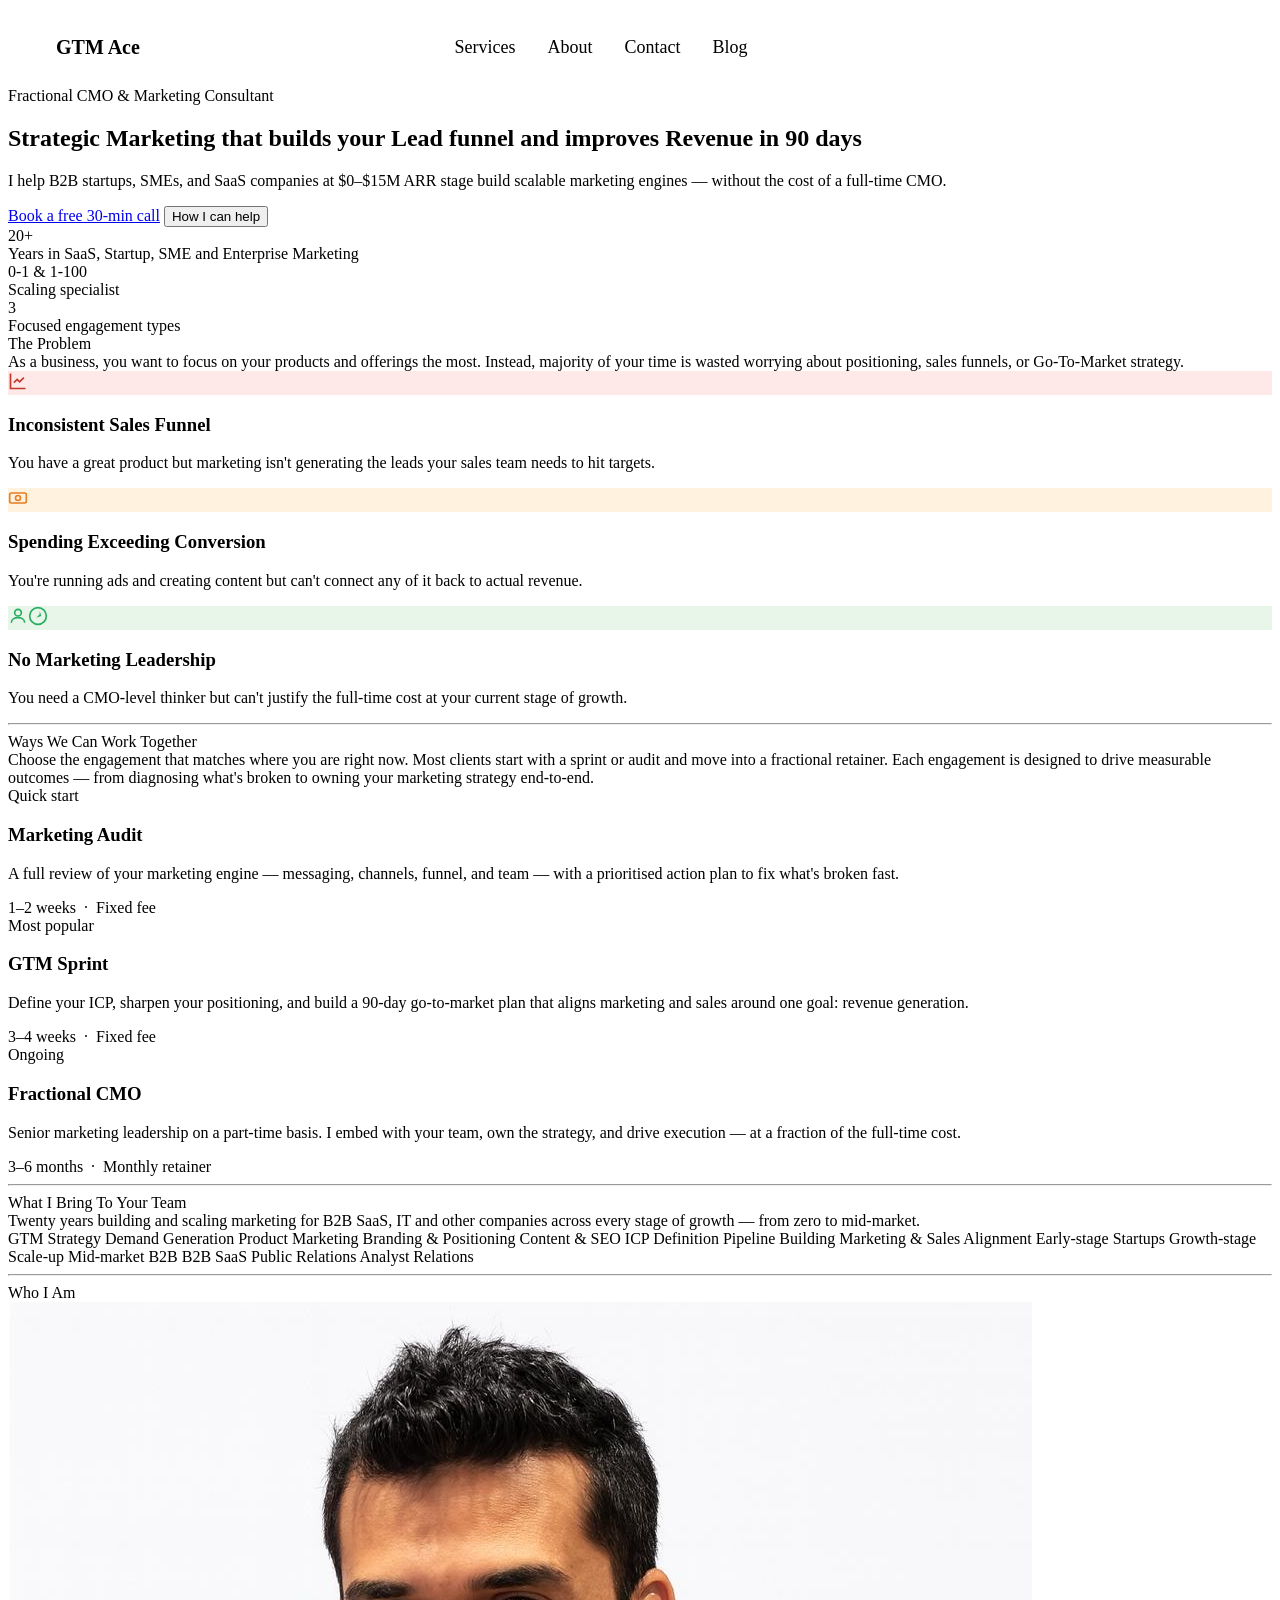
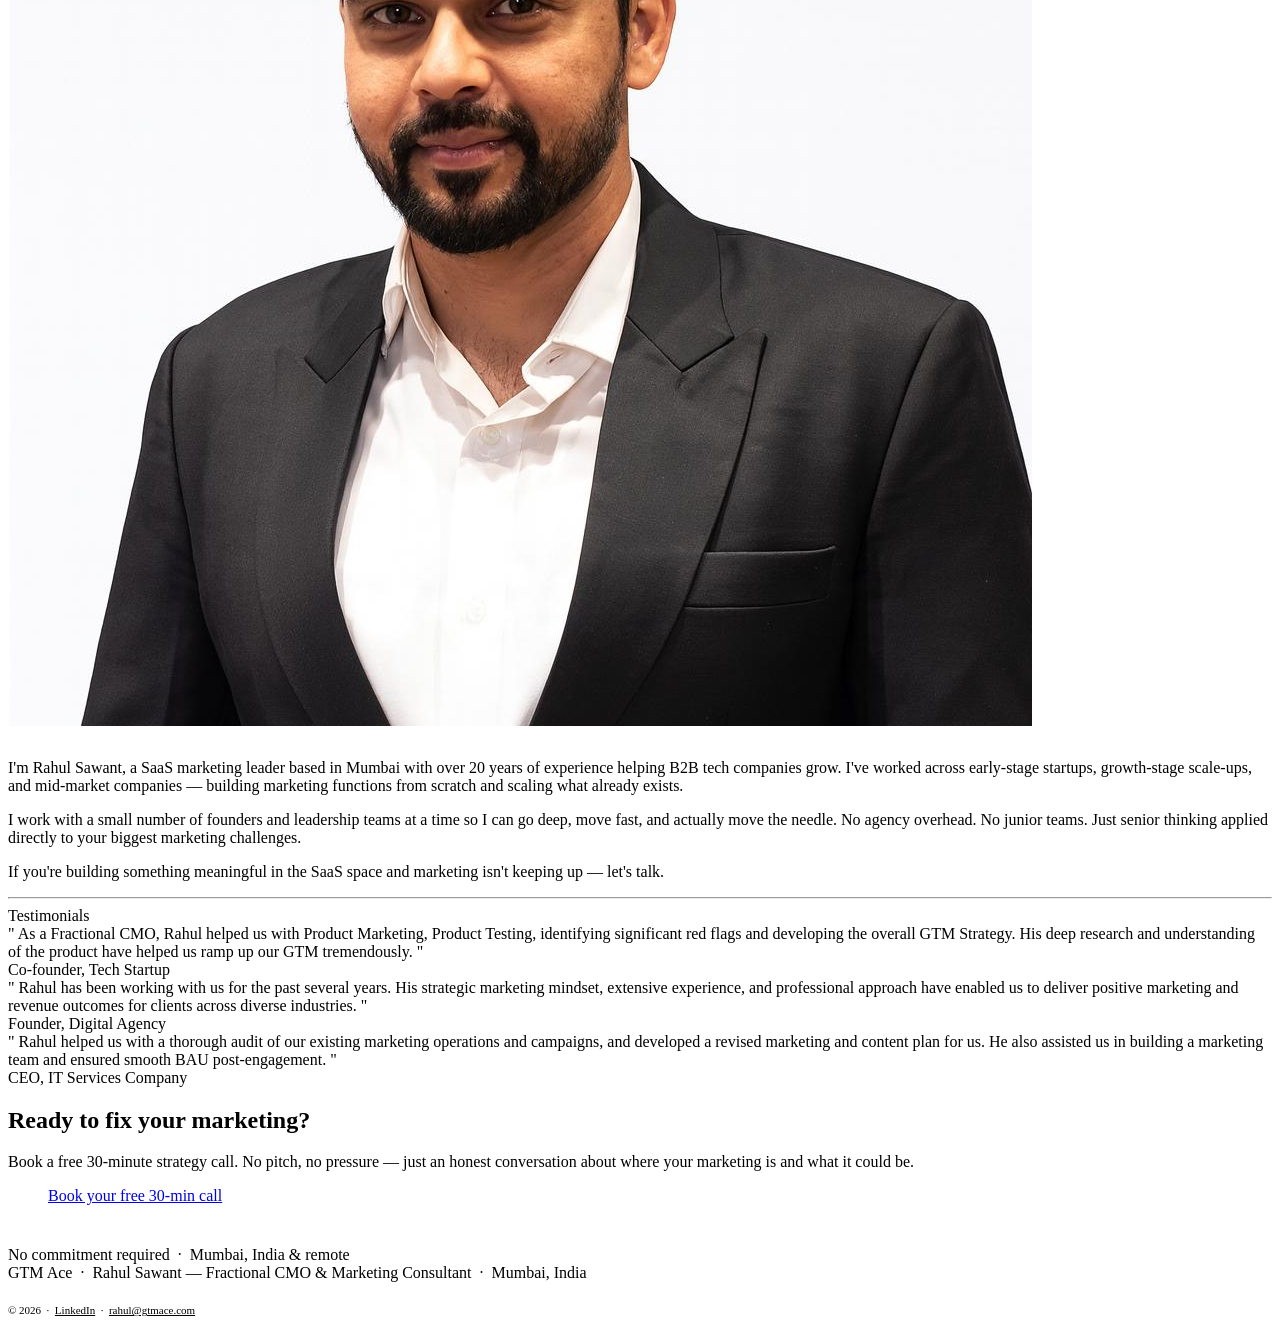
==== index.html @ 4964b393 "Update index.html" ====
<!DOCTYPE html>
<html lang="en">
<head>
<meta charset="UTF-8">
<meta name="viewport" content="width=device-width, initial-scale=1.0">
<title>Fractional CMO &amp; SaaS Marketing Consultant – Rahul Sawant</title>
<meta property="og:title" content="Fractional CMO &amp; SaaS Marketing Consultant – Rahul Sawant">
<meta property="og:description" content="Fractional CMO & Marketing Consultant for B2B startups & SaaS in India. Build your sales funnel and GTM engine in 90 days — without hiring a full-time CMO. Mumbai-based, serving globally.">
<link rel="canonical" href="https://www.gtmace.com/" />
<link rel="preconnect" href="https://fonts.googleapis.com">
<link rel="preconnect" href="https://fonts.gstatic.com" crossorigin>
<link href="https://fonts.googleapis.com/css2?family=Libre+Baskerville:ital,wght@0,400;0,700;1,400&family=Figtree:wght@300;400;500;600&display=swap" rel="stylesheet">
<link rel="stylesheet" href="/styles/main.css">
</head>
<body>


<!-- NAV -->
<nav>

  <!-- Logo -->
  <a href="/" class="nav-logo">GTM Ace</a>

  <!-- Desktop links -->
  <div class="nav-links">
    <a href="#services">Services</a>
    <a href="#about">About</a>
    <a href="#contact">Contact</a>
    <a href="/blog/">Blog</a>
  </div>

  <!-- CTA (VISIBLE ALWAYS) -->
  <a href="https://calendly.com/rahul-gtmace/30min" target="_blank" class="nav-cta">
    Book a free call
  </a>

  <!-- Mobile toggle (CSS only) -->
  <input type="checkbox" id="menu-toggle">
  <label for="menu-toggle" class="hamburger">☰</label>

</nav>

<!-- HERO -->
<section class="hero">
  <div class="hero-inner">
    <div class="hero-badge"><span></span> Fractional CMO &amp; Marketing Consultant</div>
    <h1>Strategic Marketing that builds your Lead funnel and improves Revenue in 90 days</h1>
    <p>I help B2B startups, SMEs, and SaaS companies at $0–$15M ARR stage build scalable marketing engines — without the cost of a full-time CMO.</p>
    <div class="hero-btns">
      <a href="https://calendly.com/rahul-gtmace/30min" target="_blank" class="btn-primary">Book a free 30-min call</a>
      <button class="btn-ghost" onclick="document.getElementById('services').scrollIntoView({behavior:'smooth'})">How I can help</button>
  </div>
</section>

<!-- STATS -->
<div class="stats-bar">
  <div class="stats-inner">
    <div class="stat-item"><span class="stat-num">20+</span><div class="stat-label">Years in SaaS, Startup, SME and Enterprise Marketing</div></div>
    <div class="stat-item"><span class="stat-num">0-1 & 1-100</span><div class="stat-label">Scaling specialist</div></div>
    <div class="stat-item"><span class="stat-num">3</span><div class="stat-label">Focused engagement types</div></div>
  </div>
</div>

<!-- PROBLEM -->
<section class="section">
  <div class="section-title">The Problem</div>
  <div class="section-sub">As a business, you want to focus on your products and offerings the most. Instead, majority of your time is wasted worrying about positioning, sales funnels, or Go-To-Market strategy.</div>
  <div class="problems">
    <div class="problem-card">
      <div class="problem-icon" style="background:#FEE8E8;"><svg width="20" height="20" viewBox="0 0 24 24" fill="none"><path d="M3 3v18h18" stroke="#C0392B" stroke-width="2"/><path d="M7 14l4-4 3 3 5-5" stroke="#C0392B" stroke-width="2"/></svg></div>
      <h3>Inconsistent Sales Funnel</h3>
      <p>You have a great product but marketing isn't generating the leads your sales team needs to hit targets.</p>
    </div>
    <div class="problem-card">
      <div class="problem-icon" style="background:#FFF3E0;"><svg width="20" height="20" viewBox="0 0 24 24" fill="none"><rect x="2" y="6" width="20" height="12" rx="2" stroke="#E67E22" stroke-width="2"/><circle cx="12" cy="12" r="3" stroke="#E67E22" stroke-width="2"/></svg></div>
      <h3>Spending Exceeding Conversion</h3>
      <p>You're running ads and creating content but can't connect any of it back to actual revenue.</p>
    </div>
    <div class="problem-card">
      <div class="problem-icon" style="background:#E8F5E9;"><svg width="20" height="20" viewBox="0 0 24 24" fill="none"><circle cx="12" cy="8" r="4" stroke="#27AE60" stroke-width="2"/><path d="M4 20c0-4 4-6 8-6s8 2 8 6" stroke="#27AE60" stroke-width="2"/></svg><svg width="20" height="20" viewBox="0 0 24 24" fill="none"><circle cx="12" cy="12" r="10" stroke="#27AE60" stroke-width="2"/><path d="M14 10l-4 4 6-2-2-6z" fill="#27AE60"/></svg></div>
      <h3>No Marketing Leadership</h3>
      <p>You need a CMO-level thinker but can't justify the full-time cost at your current stage of growth.</p>
    </div>
  </div>
</section>

<hr class="divider">

<!-- SERVICES -->
<section class="section" id="services">
  <div class="section-title">Ways We Can Work Together</div>
  <div class="section-sub services-sub">Choose the engagement that matches where you are right now. Most clients start with a sprint or audit and move into a fractional retainer. Each engagement is designed to drive measurable outcomes — from diagnosing what's broken to owning your marketing strategy end-to-end.</div>
  <div class="offers">
    <div class="offer-card">
      <div class="offer-tag">Quick start</div>
      <h3>Marketing Audit</h3>
      <p>A full review of your marketing engine — messaging, channels, funnel, and team — with a prioritised action plan to fix what's broken fast.</p>
      <div class="offer-meta">1–2 weeks &nbsp;&middot;&nbsp; Fixed fee</div>
    </div>
    <div class="offer-card featured">
      <div class="offer-tag pop">Most popular</div>
      <h3>GTM Sprint</h3>
      <p>Define your ICP, sharpen your positioning, and build a 90-day go-to-market plan that aligns marketing and sales around one goal: revenue generation.</p>
      <div class="offer-meta">3–4 weeks &nbsp;&middot;&nbsp; Fixed fee</div>
    </div>
    <div class="offer-card">
      <div class="offer-tag">Ongoing</div>
      <h3>Fractional CMO</h3>
      <p>Senior marketing leadership on a part-time basis. I embed with your team, own the strategy, and drive execution — at a fraction of the full-time cost.</p>
      <div class="offer-meta">3–6 months &nbsp;&middot;&nbsp; Monthly retainer</div>
    </div>
  </div>
</section>

<hr class="divider">

<!-- EXPERTISE -->
<section class="section">
  <div class="section-title">What I Bring To Your Team</div>
  <div class="section-sub">Twenty years building and scaling marketing for B2B SaaS, IT and other companies across every stage of growth — from zero to mid-market.</div>
  <div class="tags">
    <span class="tag">GTM Strategy</span>
    <span class="tag">Demand Generation</span>
    <span class="tag">Product Marketing</span>
    <span class="tag">Branding &amp; Positioning</span>
    <span class="tag">Content &amp; SEO</span>
    <span class="tag">ICP Definition</span>
    <span class="tag">Pipeline Building</span>
    <span class="tag">Marketing &amp; Sales Alignment</span>
    <span class="tag">Early-stage Startups</span>
    <span class="tag">Growth-stage Scale-up</span>
    <span class="tag">Mid-market B2B</span>
    <span class="tag">B2B SaaS</span>
    <span class="tag">Public Relations</span>
    <span class="tag">Analyst Relations</span>
  </div>
</section>

<hr class="divider">

<!-- ABOUT -->
<section class="section" id="about">
  <div class="section-title">Who I Am</div>
  <div class="about-grid">
    <div>
      <img src="/images/rahul-sawant.jpg" alt="Rahul Sawant" class="avatar-photo">
<a href="https://www.linkedin.com/in/rahuldsawant/" target="_blank" class="nav-cta" style="margin-top:15px; display:inline-block;">LinkedIn Profile</a>
    </div>
    <div class="about-text">
      <p>I'm Rahul Sawant, a SaaS marketing leader based in Mumbai with over 20 years of experience helping B2B tech companies grow. I've worked across early-stage startups, growth-stage scale-ups, and mid-market companies — building marketing functions from scratch and scaling what already exists.</p>
      <p>I work with a small number of founders and leadership teams at a time so I can go deep, move fast, and actually move the needle. No agency overhead. No junior teams. Just senior thinking applied directly to your biggest marketing challenges.</p>
      <p>If you're building something meaningful in the SaaS space and marketing isn't keeping up — let's talk.</p>
    </div>
  </div>
</section>

<hr class="divider">

<!-- TESTIMONIALS -->
<section class="section">
  <div class="section-title">Testimonials</div>
  <div class="testimonials">
    <div class="testi">
      <!-- <div class="testi-quote">&ldquo;</div> -->
      <div class="testi-text">" As a Fractional CMO, Rahul helped us with Product Marketing, Product Testing, identifying significant red flags and developing the overall GTM Strategy. His deep research and understanding of the product have helped us ramp up our GTM tremendously. "</div>
      <div class="testi-name">Co-founder, Tech Startup</div>
      <!-- <div class="testi-role">Company</div> -->
    </div>
    <div class="testi">
      <!-- <div class="testi-quote">&ldquo;</div> -->
      <div class="testi-text">" Rahul has been working with us for the past several years. His strategic marketing mindset, extensive experience, and professional approach have enabled us to deliver positive marketing and revenue outcomes for clients across diverse industries. "</div>
      <div class="testi-name">Founder, Digital Agency</div>
      <!-- <div class="testi-role">Company</div> -->
    </div>
    <div class="testi">
      <!-- <div class="testi-quote">&ldquo;</div> -->
      <div class="testi-text">" Rahul helped us with a thorough audit of our existing marketing operations and campaigns, and developed a revised marketing and content plan for us. He also assisted us in building a marketing team and ensured smooth BAU post-engagement. "</div>
      <div class="testi-name">CEO, IT Services Company</div>
      <!-- <div class="testi-role">Company</div> -->
    </div>
  </div>
</section>

<!-- CTA -->
<section class="cta-section" id="contact">
  <div class="cta-inner">
    <h2>Ready to fix your marketing?</h2>
    <p>Book a free 30-minute strategy call. No pitch, no pressure — just an honest conversation about where your marketing is and what it could be.</p>
    <a href="https://calendly.com/rahul-gtmace/30min" target="_blank" class="btn-primary" style="font-size: 16px; padding: 15px 40px;">Book your free 30-min call</a><p style="margin-top:12px;font-size:13px;color:rgba(255,255,255,0.6);">
Or reach out to me on rahul(@)gtmace(dot)com
</p>
    <div class="cta-note">No commitment required &nbsp;&middot;&nbsp; Mumbai, India &amp; remote</div>
  </div>
</section>

<footer>
  GTM Ace &nbsp;&middot;&nbsp; Rahul Sawant — Fractional CMO &amp; Marketing Consultant &nbsp;&middot;&nbsp; Mumbai, India
  <br><br>
  <span style="font-size: 11px;">&#169; 2026 &nbsp;&middot;&nbsp; <a href="https://www.linkedin.com/in/rahulsawant" style="color: var(--gray-400);">LinkedIn</a> &nbsp;&middot;&nbsp; <a href="mailto:rahul@gtmace.com" style="color: var(--gray-400);">rahul@gtmace.com</a></span>
</footer>


<!-- <script src="/js/blog.js"></script> -->
<script>
async function renderBlogPreview(id, limit){
 const res = await fetch('/content/blog/');
 const txt = await res.text();
 const matches = [...txt.matchAll(/href="(.*?\.json)"/g)];
 const files = matches.map(m=>m[1]);
 const posts = await Promise.all(files.map(f=>fetch('/content/blog/'+f).then(r=>r.json())));
 posts.sort((a,b)=>new Date(b.date)-new Date(a.date));
 const el=document.getElementById(id);
 posts.slice(0,limit).forEach(p=>{
  el.innerHTML+=`<div style="margin-bottom:20px;"><h3>${p.title}</h3><p>${p.description||''}</p><a href="/blog/${p.slug}">Read →</a></div>`;
 });
}
<!-- renderBlogPreview("blog-preview",3); -->
</script>
</body>
</html>
---- styles/main.css ----
/* =========================
   NAV (DESKTOP - UNCHANGED)
========================= */
nav {
  position: sticky;
  top: 0;
  z-index: 100;
  display: flex;
  justify-content: space-between;
  align-items: center;
  padding: 1.1rem 3rem;
  background: rgba(255,255,255,0.95);
  backdrop-filter: blur(12px);
  border-bottom: 1px solid var(--gray-200);
}

.nav-logo {
  font-family: var(--heading);
  font-size: 20px;
  font-weight: 700;
  color: var(--navy);
  text-decoration: none;
  transition: opacity 0.2s ease;
}

.nav-logo:hover { opacity: 0.8; }

.nav-links {
  display: flex;
  gap: 2rem;
  align-items: center;
}

.nav-links a {
  font-size: 18px;
  color: var(--text-muted);
  text-decoration: none;
}

.nav-links a:hover { color: var(--navy); }

.nav-cta {
  background: var(--navy-light);
  color: #fff !important;
  padding: 13px 30px;
  border-radius: var(--radius-sm);
  text-decoration: none;
}


/* =========================
   MOBILE NAV SYSTEM (NEW)
   ⚠️ This REPLACES old mobile nav
========================= */

/* Hidden checkbox */
#menu-toggle {
  display: none;
}

/* Hamburger (hidden on desktop) */
.hamburger {
  display: none;
  font-size: 22px;
  cursor: pointer;
}


/* =========================
   MOBILE ONLY (<=768px)
========================= */
@media (max-width: 768px) {

  /* NAV LAYOUT: Logo | CTA | ☰ */
  nav {
    display: grid;
    grid-template-columns: 1fr auto auto;
    align-items: center;
    gap: 10px;
    padding: 1rem 1.5rem;
  }

  .nav-logo {
    grid-column: 1;
  }

  .nav-cta {
    grid-column: 2;
    padding: 8px 12px;
    font-size: 14px;
    white-space: nowrap;
  }

  /* Show hamburger */
  .hamburger {
    display: block;
    grid-column: 3;
  }

  /* Hide menu initially */
  .nav-links {
    display: none;
    grid-column: 1 / -1;
    flex-direction: column;
    gap: 12px;
    margin-top: 12px;
    width: 100%;
  }

  /* Toggle menu (CSS only) */
  #menu-toggle:checked ~ .nav-links {
    display: flex;
  }
}


/* =========================
   BLOG RESPONSIVE (KEEP)
========================= */
@media (max-width: 768px) {

  .blog-card-horizontal {
    flex-direction: column;
    align-items: flex-start;
  }

  .blog-card-image {
    width: 100%;
    height: auto;
  }

  .featured-post {
    grid-template-columns: 1fr;
    gap: 20px;
  }

  .container,
  .blog-container {
    margin: 60px auto;
    padding: 0 16px;
  }

  .section {
    padding: 3.5rem 1.5rem;
  }

  .hero {
    padding: 5rem 1.5rem 4rem;
  }
}
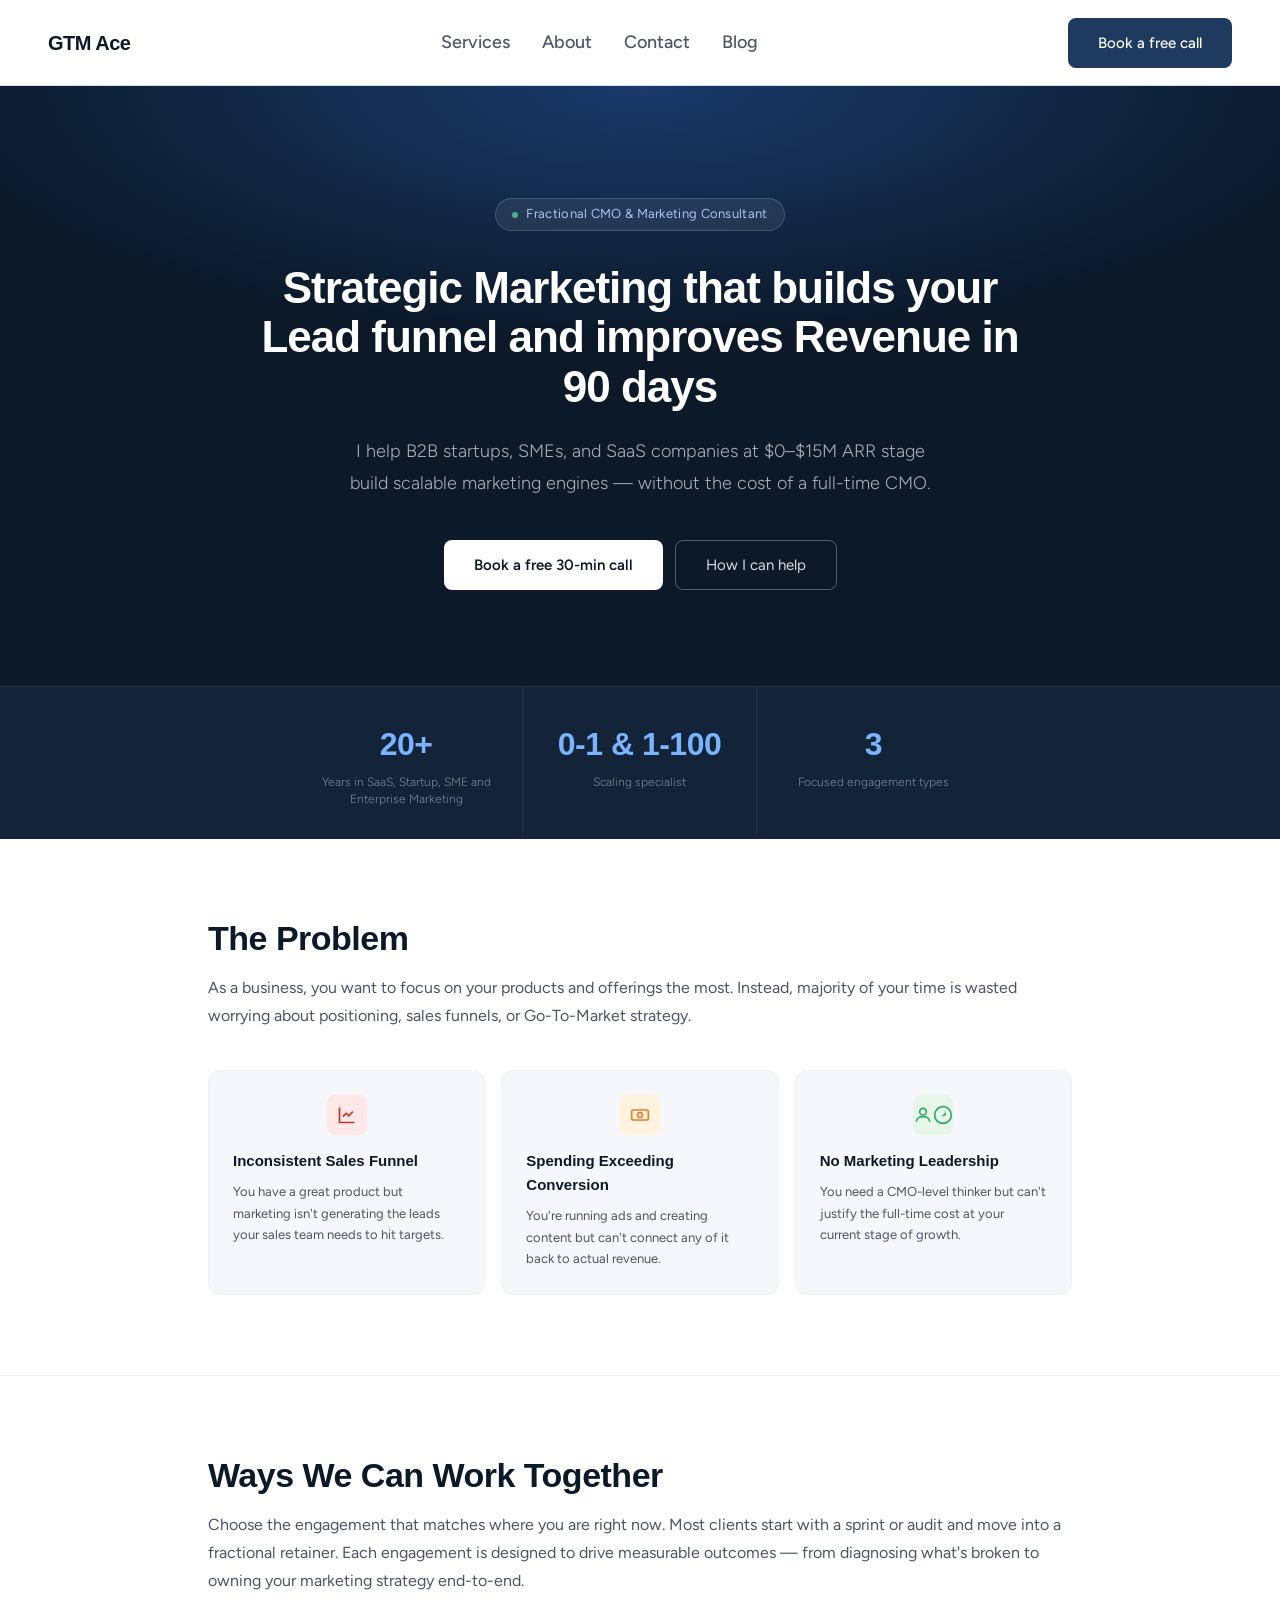
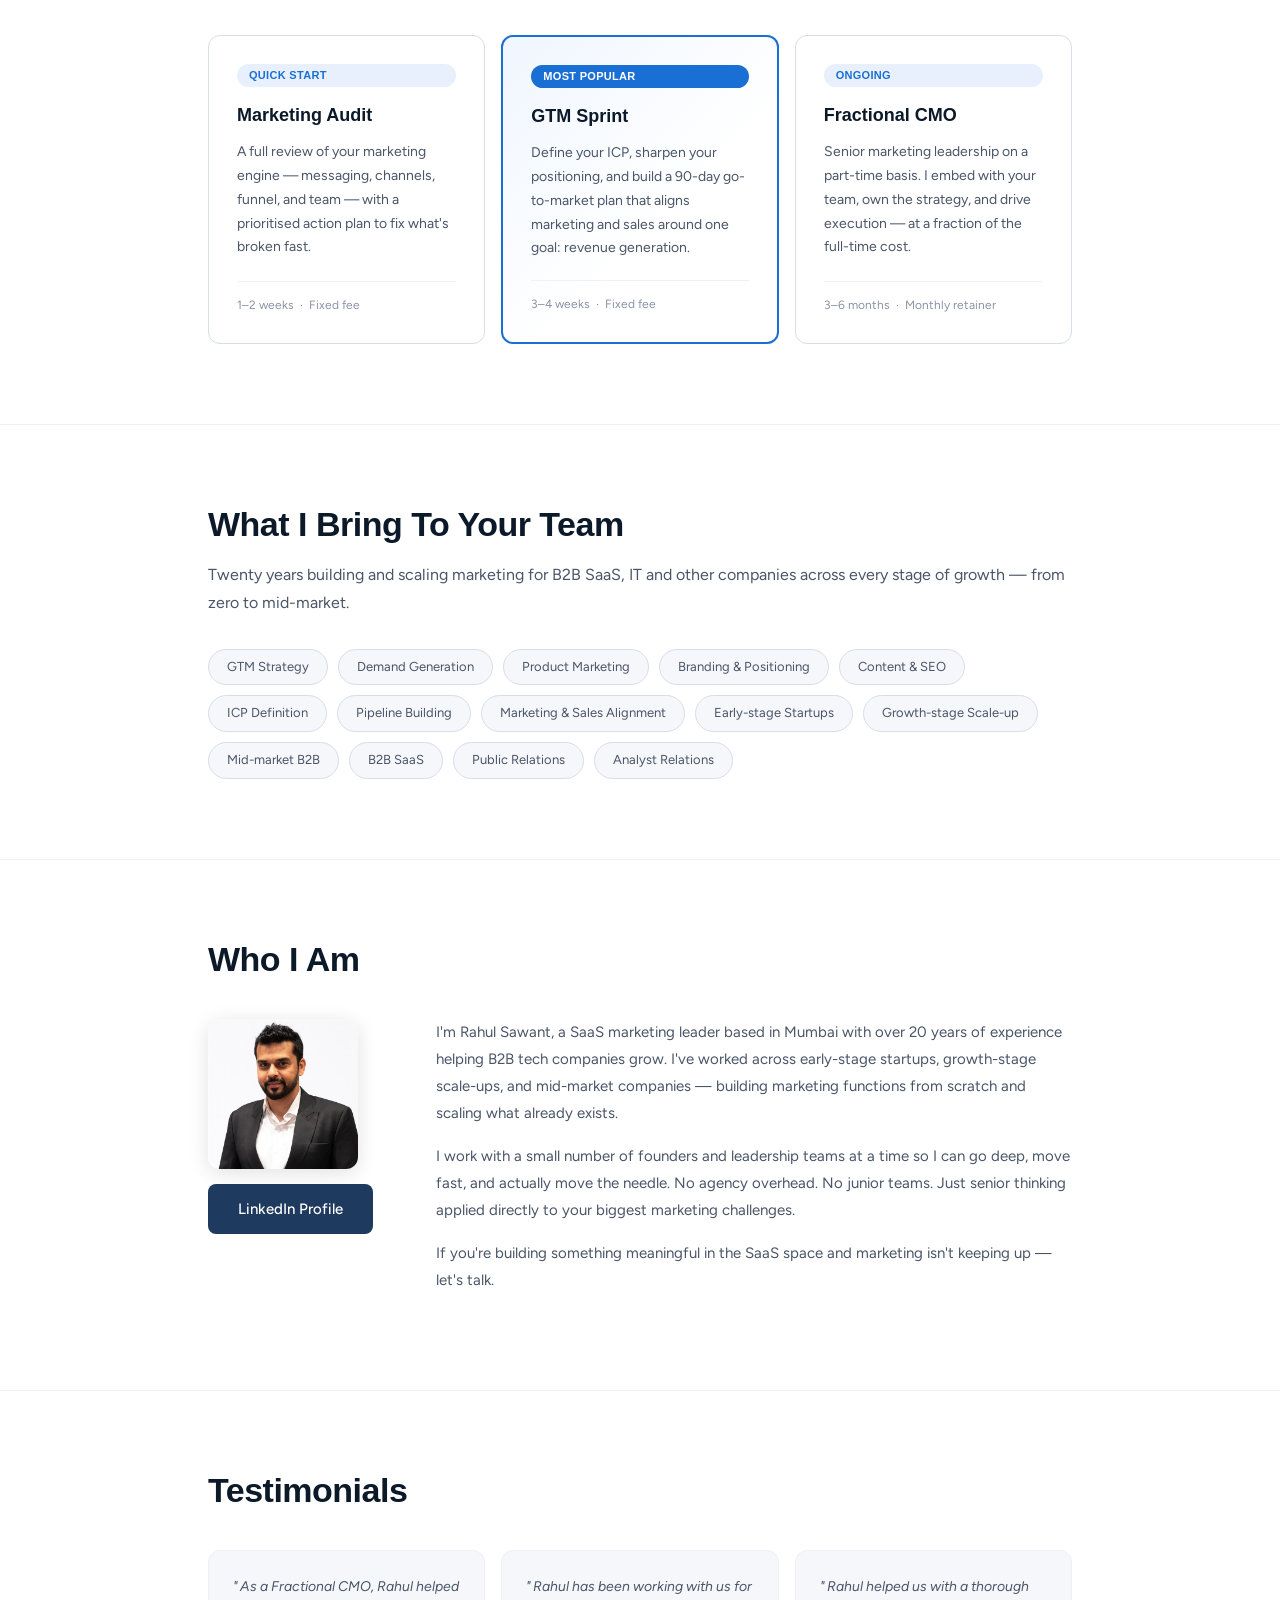
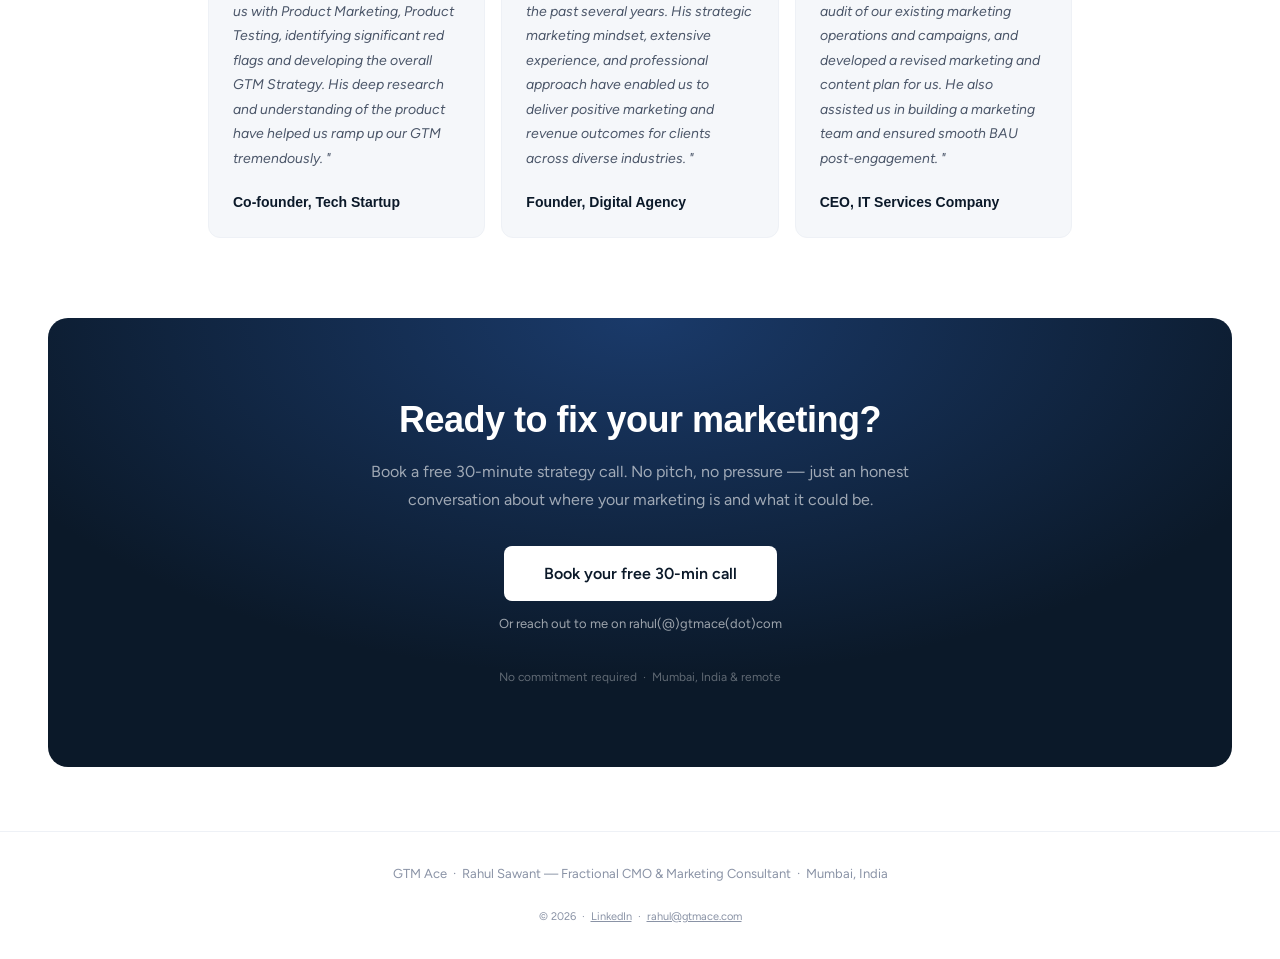
==== commit 557f0da7: "Update index.html" ====
--- a/index.html
+++ b/index.html
@@ -34,10 +34,10 @@
     Book a free call
   </a>
 
-  <!-- Mobile toggle (CSS only) -->
+  <!-- Mobile toggle (CSS only) 
   <input type="checkbox" id="menu-toggle">
   <label for="menu-toggle" class="hamburger">☰</label>
-
+  -->
 </nav>
 
 <!-- HERO -->
--- a/styles/main.css
+++ b/styles/main.css
@@ -1,5 +1,472 @@
+/* Old Index.html style code */
+*, *::before, *::after { box-sizing: border-box; margin: 0; padding: 0; }
+
+  :root {
+    --navy: #0B1929;
+    --navy-mid: #132338;
+    --navy-light: #1E3A5F;
+    --blue: #1A6FD4;
+    --blue-light: #3B8FFF;
+    --accent: #E8F0FE;
+    --gold: #C9A84C;
+    --white: #FFFFFF;
+    --off-white: #F5F7FA;
+    --gray-100: #EEF1F6;
+    --gray-200: #D8DDE8;
+    --gray-400: #8A93A6;
+    --gray-600: #4A5568;
+    --text: #0B1929;
+    --text-muted: #4A5568;
+    --heading: 'Neue Haas Grotesk', 'Helvetica Neue', Helvetica, Arial, sans-serif;
+    --body: 'Figtree', sans-serif;
+    --radius: 12px;
+    --radius-sm: 8px;
+  }
+
+  html { scroll-behavior: smooth; }
+
+  body {
+    font-family: var(--body);
+    color: var(--text);
+    background: var(--white);
+    line-height: 1.6;
+    -webkit-font-smoothing: antialiased;
+    overflow-x: hidden;
+  }
+
+  /* NAV */
+  nav {
+    position: sticky; top: 0; z-index: 100;
+    display: flex; justify-content: space-between; align-items: center;
+    padding: 1.1rem 3rem;
+    background: rgba(255,255,255,0.95);
+    backdrop-filter: blur(12px);
+    border-bottom: 1px solid var(--gray-200);
+  }
+.nav-logo {
+  font-family: var(--heading);
+  font-size: 20px;
+  font-weight: 700;
+  color: var(--navy);
+  letter-spacing: -0.5px;
+  text-decoration: none;
+  transition: opacity 0.2s ease;
+}
+
+.nav-logo:visited,
+.nav-logo:active {
+  color: var(--navy);
+  text-decoration: none;
+}
+
+/* 👇 ADD HOVER SEPARATELY */
+.nav-logo:hover {
+  color: var(--navy);
+  text-decoration: none;
+  opacity: 0.8;
+}
+  .nav-links { display: flex; gap: 2rem; align-items: center; }
+  .nav-links a {
+    font-size: 18px; font-weight: 500;
+    color: var(--text-muted); text-decoration: none;
+    transition: color 0.2s;
+  }
+  .nav-links a:hover { color: var(--navy); }
+  .nav-cta {
+    background: #1E3A5F;
+    color: #ffffff !important;
+    border: none;
+    padding: 13px 30px;
+    border-radius: var(--radius-sm);
+    font-size: 15px;
+    font-family: var(--body);
+    font-weight: 500;
+    cursor: pointer;
+    transition: transform 0.15s, box-shadow 0.15s;
+    text-decoration: none;
+    display: inline-block;
+  }
+  .nav-cta:hover {
+    color: #ffffff !important;
+    transform: translateY(-2px);
+    box-shadow: 0 8px 24px rgba(0,0,0,0.25);
+  }
+
+  /* HERO */
+  .hero {
+    background: var(--navy);
+    padding: 7rem 3rem 6rem;
+    text-align: center;
+    position: relative;
+    overflow: hidden;
+  }
+  .hero::before {
+    content: '';
+    position: absolute; inset: 0;
+    background: radial-gradient(ellipse 80% 60% at 50% 0%, #1A3A6A 0%, transparent 70%);
+    pointer-events: none;
+  }
+  .hero-inner { position: relative; max-width: 780px; margin: 0 auto; }
+  .hero-badge {
+    display: inline-flex; align-items: center; gap: 8px;
+    background: rgba(255,255,255,0.08);
+    border: 1px solid rgba(255,255,255,0.15);
+    color: #A8C4F0;
+    font-size: 13px; font-weight: 400;
+    padding: 5px 16px; border-radius: 99px;
+    margin-bottom: 2rem;
+    letter-spacing: 0.3px;
+  }
+  .hero-badge span { width: 6px; height: 6px; border-radius: 50%; background: #4CAF85; display: inline-block; }
+  .hero h1 {
+    font-size: clamp(32px, 5vw, 48px);
+    max-width: 820px;
+    margin-left: auto;
+    margin-right: auto;
+    line-height: 1.2;
+    
+    font-family: var(--heading);
+    font-size: 44px; font-weight: 600; font-weight: 600;
+    color: var(--white);
+    line-height: 1.12;
+    margin-bottom: 1.5rem;
+    letter-spacing: -1px;
+  }
+  .hero h1 em { color: #7AB3FF; font-style: normal; }
+  .hero p {
+    margin-top: 10px;
+    font-size: clamp(15px, 2.2vw, 18px);
+    max-width: 680px;
+    margin-left: auto;
+    margin-right: auto;
+    line-height: 1.8;
+    
+    font-size: 18px; font-weight: 300;
+    color: rgba(255,255,255,0.65);
+    max-width: 580px; margin: 0 auto 2.5rem;
+    line-height: 1.75;
+  }
+  .hero-btns { display: flex; gap: 12px; justify-content: center; flex-wrap: wrap; }
+  .btn-primary {
+    background: var(--white); color: var(--navy);
+    border: none; padding: 13px 30px;
+    border-radius: var(--radius-sm);
+    font-size: 15px; font-weight: 600;
+    font-family: var(--body);
+    cursor: pointer; transition: transform 0.15s, box-shadow 0.15s;
+    text-decoration: none; display: inline-block;
+  }
+  .btn-primary:hover { transform: translateY(-2px); box-shadow: 0 8px 24px rgba(0,0,0,0.25); }
+  .btn-ghost {
+    background: transparent; color: rgba(255,255,255,0.85);
+    border: 1px solid rgba(255,255,255,0.3);
+    padding: 13px 30px; border-radius: var(--radius-sm);
+    font-size: 15px; font-family: var(--body); font-weight: 400;
+    cursor: pointer; transition: background 0.2s, border-color 0.2s;
+    text-decoration: none; display: inline-block;
+  }
+  .btn-ghost:hover { background: rgba(255,255,255,0.08); border-color: rgba(255,255,255,0.4); }
+
+  /* STATS BAR */
+  .stats-bar {
+    background: var(--navy-mid);
+    border-top: 1px solid rgba(255,255,255,0.07);
+  }
+  .stats-inner {
+    display: grid; grid-template-columns: repeat(3, 1fr);
+    max-width: 700px; margin: 0 auto;
+  }
+  .stat-item {
+    padding: 2rem 1.5rem; text-align: center;
+    border-right: 1px solid rgba(255,255,255,0.07);
+  }
+  .stat-item:last-child { border-right: none; }
+  .stat-num {
+    font-family: var(--heading);
+    font-size: 32px; font-weight: 700; color: #7AB3FF;
+    display: block; margin-bottom: 4px; letter-spacing: -0.5px;
+  }
+  .stat-label { font-size: 12px; color: rgba(255,255,255,0.45); font-weight: 300; line-height: 1.4; }
+
+  /* SECTIONS */
+  .section { padding: 5rem 3rem; max-width: 960px; margin: 0 auto; }
+  .section-title {
+    font-family: var(--heading);
+    font-size: 34px; font-weight: 700;
+    line-height: 1.15; margin-bottom: 1rem;
+    color: var(--navy); letter-spacing: -0.5px;
+  }
+  .section-sub {
+    font-size: 16px; color: var(--text-muted);
+    line-height: 1.75;
+  }
+  .divider { border: none; border-top: 1px solid var(--gray-100); }
+
+  /* PROBLEMS */
+  .problems { display: grid; grid-template-columns: repeat(auto-fit, minmax(240px, 1fr)); gap: 16px; margin-top: 2.5rem; }
+  .problem-card {
+    background: var(--off-white);
+    border-radius: var(--radius); padding: 1.5rem;
+    border: 1px solid var(--gray-100);
+    transition: border-color 0.2s, transform 0.2s;
+  }
+  .problem-card:hover { border-color: var(--gray-200); transform: translateY(-2px); }
+  .problem-icon {
+    margin: 0 auto 14px;
+    width: 40px; height: 40px;
+    border-radius: var(--radius-sm);
+    display: flex; align-items: center; justify-content: center;
+    margin-bottom: 14px;
+    font-size: 20px;
+  }
+  .problem-card h3 { font-family: var(--heading); font-size: 15px; font-weight: 600; margin-bottom: 8px; color: var(--navy); }
+  .problem-card p { font-size: 13px; color: var(--text-muted); line-height: 1.65; }
+
+  /* OFFERS */
+  .offers { display: grid; grid-template-columns: repeat(auto-fit, minmax(250px, 1fr)); gap: 16px; margin-top: 2.5rem; }
+  .offer-card {
+    background: var(--white);
+    border: 1px solid var(--gray-200);
+    border-radius: var(--radius); padding: 1.75rem;
+    transition: box-shadow 0.2s, transform 0.2s;
+    position: relative; display: flex; flex-direction: column;
+  }
+  .offer-card:hover { box-shadow: 0 8px 32px rgba(0,0,0,0.08); transform: translateY(-2px); }
+  .offer-card.featured {
+    border: 2px solid var(--blue);
+    background: linear-gradient(135deg, #F0F6FF 0%, #FFFFFF 60%);
+  }
+  .offer-tag {
+    display: inline-block;
+    font-family: var(--heading);
+    font-size: 11px; font-weight: 600;
+    padding: 3px 12px; border-radius: 99px;
+    margin-bottom: 14px;
+    background: var(--accent); color: var(--blue);
+    letter-spacing: 0.3px; text-transform: uppercase;
+  }
+  .offer-tag.pop { background: var(--blue); color: var(--white); }
+  .offer-card h3 { font-family: var(--heading); font-size: 18px; font-weight: 600; color: var(--navy); margin-bottom: 10px; }
+  .offer-card p { font-size: 14px; color: var(--text-muted); line-height: 1.7; margin-bottom: 1.25rem; flex: 1; }
+  .offer-meta {
+    font-size: 12px; color: var(--gray-400);
+    border-top: 1px solid var(--gray-100);
+    padding-top: 14px;
+  }
+
+  /* SERVICES sub-text width match */
+  .services-sub { max-width: 100%; }
+
+  /* EXPERTISE */
+  .tags { display: flex; flex-wrap: wrap; gap: 10px; margin-top: 2rem; }
+  .tag {
+    background: var(--off-white);
+    border: 1px solid var(--gray-200);
+    border-radius: 99px;
+    padding: 7px 18px;
+    font-size: 13px; color: var(--text-muted);
+    transition: background 0.2s, border-color 0.2s;
+  }
+  .tag:hover { background: var(--accent); border-color: #B5D4F4; color: var(--navy); }
+
+  /* ABOUT */
+  .about-grid { display: grid; grid-template-columns: 180px 1fr; gap: 3rem; align-items: start; margin-top: 2.5rem; }
+  .avatar-photo {
+    width: 150px; height: 150px;
+    border-radius: var(--radius);
+    object-fit: cover; object-position: center top;
+    display: block;
+    box-shadow: 0 4px 20px rgba(0,0,0,0.12);
+  }
+  .about-text p { font-size: 15px; color: var(--text-muted); line-height: 1.8; margin-bottom: 1rem; }
+
+  /* TESTIMONIALS */
+  .testimonials { display: grid; grid-template-columns: repeat(auto-fit, minmax(250px, 1fr)); gap: 16px; margin-top: 2.5rem; }
+  .testi {
+    background: var(--off-white);
+    border: 1px solid var(--gray-100);
+    border-radius: var(--radius); padding: 1.5rem;
+  }
+  .testi-quote {
+    font-size: 28px; color: var(--gray-200);
+    font-family: var(--heading); line-height: 1;
+    margin-bottom: 8px;
+  }
+  .testi-text {
+    font-size: 14px; color: var(--text-muted);
+    line-height: 1.75; font-style: italic;
+    margin-bottom: 1.25rem;
+  }
+  .testi-name { font-family: var(--heading); font-size: 14px; font-weight: 600; color: var(--navy); }
+  .testi-role { font-size: 12px; color: var(--gray-400); margin-top: 2px; }
+
+  /* CTA SECTION */
+  .cta-section {
+    background: var(--navy);
+    margin: 0 3rem 4rem;
+    border-radius: 20px;
+    padding: 5rem 3rem;
+    text-align: center;
+    position: relative; overflow: hidden;
+  }
+  .cta-section::before {
+    content: '';
+    position: absolute; inset: 0;
+    background: radial-gradient(ellipse 60% 80% at 50% 0%, #1A3A6A, transparent);
+    pointer-events: none;
+  }
+  .cta-inner { position: relative; max-width: 540px; margin: 0 auto; }
+  .cta-section h2 {
+    font-family: var(--heading);
+    font-size: 36px; font-weight: 700; color: var(--white);
+    margin-bottom: 1rem; line-height: 1.2; letter-spacing: -0.5px;
+  }
+  .cta-section p {
+    font-size: 16px; color: rgba(255,255,255,0.6);
+    margin-bottom: 2rem; line-height: 1.75;
+  }
+  .cta-note { font-size: 12px; color: rgba(255,255,255,0.35); margin-top: 1rem; }
+
+  /* FOOTER */
+  footer {
+    padding: 2rem 3rem;
+    text-align: center;
+    font-size: 13px; color: var(--gray-400);
+    border-top: 1px solid var(--gray-100);
+  }
+
+  /* MOBILE CTA BUTTON */
+  .mobile-cta {
+    display: none;
+    background: var(--navy); color: var(--white);
+    border: none; padding: 9px 22px;
+    border-radius: var(--radius-sm);
+    font-size: 14px; font-family: var(--body);
+    font-weight: 500; cursor: pointer;
+    text-decoration: none;
+  }
+
+  /* ANIMATIONS */
+  @keyframes fadeUp {
+    from { opacity: 0; transform: translateY(20px); }
+    to { opacity: 1; transform: translateY(0); }
+  }
+  .hero-inner > * {
+    animation: fadeUp 0.6s ease forwards;
+    opacity: 0;
+  }
+  .hero-badge { animation-delay: 0.1s; }
+  .hero h1 {
+    font-size: clamp(32px, 5vw, 48px);
+    max-width: 820px;
+    margin-left: auto;
+    margin-right: auto;
+    line-height: 1.2;
+     animation-delay: 0.2s; }
+  .hero p {
+    margin-top: 10px;
+    font-size: clamp(15px, 2.2vw, 18px);
+    max-width: 680px;
+    margin-left: auto;
+    margin-right: auto;
+    line-height: 1.8;
+     animation-delay: 0.3s; }
+  .hero-btns { animation-delay: 0.4s; }
+
+  /* RESPONSIVE */
+  @media (max-width: 768px) {
+  .hero h1 {
+    font-size: clamp(32px, 5vw, 48px);
+    max-width: 820px;
+    margin-left: auto;
+    margin-right: auto;
+    line-height: 1.2;
+    font-size: 34px;
+    line-height: 1.25;
+  }
+  .hero p {
+    margin-top: 10px;
+    font-size: clamp(15px, 2.2vw, 18px);
+    max-width: 680px;
+    margin-left: auto;
+    margin-right: auto;
+    line-height: 1.8;
+    font-size: 16px;
+    line-height: 1.7;
+  }
+
+    nav { padding: 1rem 1.5rem; }
+    .nav-links {     
+    width: 100%;
+    display: flex;
+    flex-direction: column;
+    gap: 12px;
+    }
+    
+    .nav-cta {
+    width: 100%;
+    text-align: center;
+    margin-top: 10px;
+    }
+    .mobile-cta { display: inline-block; }
+    .hero { padding: 5rem 1.5rem 4rem; }
+    .hero h1 {
+    font-size: clamp(32px, 5vw, 48px);
+    max-width: 820px;
+    margin-left: auto;
+    margin-right: auto;
+    line-height: 1.2;
+     font-size: 34px; }
+    .section { padding: 3.5rem 1.5rem; }
+    .about-grid { grid-template-columns: 1fr; }
+    .stats-inner { grid-template-columns: 1fr; }
+    .stat-item { border-right: none; border-bottom: 1px solid rgba(255,255,255,0.07); }
+    .cta-section { margin: 0 1.5rem 3rem; padding: 3.5rem 1.5rem; }
+    footer { padding: 2rem 1.5rem; }
+  }
+
+
 /* =========================
-   NAV (DESKTOP - UNCHANGED)
+   RESET + GLOBAL
+========================= */
+*, *::before, *::after { box-sizing: border-box; margin: 0; padding: 0; }
+
+html { scroll-behavior: smooth; }
+
+:root {
+  --navy: #0B1929;
+  --navy-mid: #132338;
+  --navy-light: #1E3A5F;
+  --blue: #1A6FD4;
+  --blue-light: #3B8FFF;
+  --accent: #E8F0FE;
+  --gold: #C9A84C;
+  --white: #FFFFFF;
+  --off-white: #F5F7FA;
+  --gray-100: #EEF1F6;
+  --gray-200: #D8DDE8;
+  --gray-400: #8A93A6;
+  --gray-600: #4A5568;
+  --text: #0B1929;
+  --text-muted: #4A5568;
+
+  --heading: 'Neue Haas Grotesk', 'Helvetica Neue', Helvetica, Arial, sans-serif;
+  --body: 'Figtree', sans-serif;
+
+  --radius: 12px;
+  --radius-sm: 8px;
+}
+
+body {
+  font-family: var(--body);
+  color: var(--text);
+  background: var(--white);
+  line-height: 1.6;
+  -webkit-font-smoothing: antialiased;
+}
+
+/* =========================
+   NAV
 ========================= */
 nav {
   position: sticky;
@@ -47,92 +514,281 @@
   text-decoration: none;
 }
 
-
 /* =========================
-   MOBILE NAV SYSTEM (NEW)
-   ⚠️ This REPLACES old mobile nav
+   HERO
 ========================= */
-
-/* Hidden checkbox */
-#menu-toggle {
-  display: none;
-}
-
-/* Hamburger (hidden on desktop) */
-.hamburger {
-  display: none;
-  font-size: 22px;
-  cursor: pointer;
-}
-
+.hero {
+  background: var(--navy);
+  padding: 7rem 3rem 6rem;
+  text-align: center;
+  position: relative;
+  overflow: hidden;
+}
+
+.hero-inner {
+  position: relative;
+  max-width: 780px;
+  margin: 0 auto;
+}
+
+.hero h1 {
+  font-family: var(--heading);
+  font-size: 44px;
+  color: var(--white);
+  line-height: 1.12;
+  margin-bottom: 1.5rem;
+}
+
+.hero p {
+  font-size: 18px;
+  color: rgba(255,255,255,0.65);
+  max-width: 580px;
+  margin: 0 auto 2.5rem;
+}
 
 /* =========================
-   MOBILE ONLY (<=768px)
+   BUTTONS
+========================= */
+.btn-primary {
+  background: var(--white);
+  color: var(--navy);
+  padding: 13px 30px;
+  border-radius: var(--radius-sm);
+  text-decoration: none;
+}
+
+.btn-ghost {
+  border: 1px solid rgba(255,255,255,0.3);
+  padding: 13px 30px;
+  border-radius: var(--radius-sm);
+}
+
+/* =========================
+   SECTIONS
+========================= */
+.section {
+  padding: 5rem 3rem;
+  max-width: 960px;
+  margin: 0 auto;
+}
+
+.section-title {
+  font-family: var(--heading);
+  font-size: 34px;
+  margin-bottom: 1rem;
+}
+
+.section-sub {
+  font-size: 16px;
+  color: var(--text-muted);
+}
+
+/* =========================
+   BLOG
+========================= */
+.container {
+  max-width: 1100px;
+  margin: 80px auto;
+  padding: 0 20px;
+}
+
+.blog-container {
+  max-width: 800px;
+  margin: 80px auto;
+  padding: 0 20px;
+}
+
+.blog-image {
+  width: 100%;
+  margin: 30px auto;
+  border-radius: var(--radius);
+  overflow: hidden;
+}
+
+.blog-image img {
+  width: 100%;
+  height: auto;
+}
+
+.blog-meta {
+  font-size: 14px;
+  color: var(--text-muted);
+  margin-bottom: 30px;
+}
+
+.blog-cta {
+  margin-top: 60px;
+  padding: 30px;
+  border: 1px solid var(--gray-100);
+  border-radius: var(--radius);
+  text-align: center;
+}
+
+.blog-title {
+  margin-bottom: 40px;
+}
+
+/* BLOG GRID */
+.blog-grid {
+  display: flex;
+  flex-direction: column;
+  gap: 20px;
+  width: 100%;
+}
+
+/* BLOG CARD */
+.blog-card-horizontal {
+  display: flex;
+  gap: 16px;
+  align-items: center;
+  text-decoration: none;
+  color: inherit;
+  padding: 12px;
+  border-radius: 12px;
+  transition: all 0.2s ease;
+  width: 100%;
+  box-sizing: border-box;
+}
+
+/* IMAGE */
+.blog-card-image {
+  width: 120px;
+  height: 80px;
+  object-fit: cover;
+  border-radius: 8px;
+  flex-shrink: 0;
+}
+
+/* CONTENT */
+.blog-card-content h3 {
+  margin: 0;
+  font-size: 18px;
+  line-height: 1.3;
+  font-weight: 500;
+}
+
+.blog-card-content p {
+  margin: 6px 0;
+  font-size: 14px;
+  color: #666;
+}
+
+/* READ MORE */
+.read-more {
+  font-size: 14px;
+  color: #1A6FD4;
+  font-weight: 500;
+}
+
+/* HOVER EFFECT */
+.blog-card-horizontal:hover {
+  background: #f7f9fc;
+  transform: translateY(-2px);
+}
+
+.blog-card-horizontal:hover h3 {
+  text-decoration: underline;
+}
+.featured-label {
+  display: inline-block;
+  font-size: 12px;
+  font-weight: 600;
+  color: #1A6FD4;
+  background: rgba(26, 111, 212, 0.08);
+  padding: 4px 10px;
+  border-radius: 20px;
+  margin-top: 16px;
+  margin-bottom: 10px;
+}
+
+.featured-post {
+  display: grid;
+  grid-template-columns: 1.1fr 1fr;
+  gap: 32px;
+  margin-bottom: 50px;
+  align-items: center;
+}
+
+.featured-post img {
+  width: 100%;
+  height: auto;
+  aspect-ratio: 16 / 9;
+  object-fit: cover;
+  border-radius: var(--radius);
+  border: 1px solid var(--gray-100);
+  display: block;
+}
+
+.featured-content {
+  display: flex;
+  flex-direction: column;
+  justify-content: center;
+}
+
+.featured-content h2 {
+  font-size: 28px;
+  line-height: 1.3;
+  margin-bottom: 12px;
+}
+
+.featured-content p {
+  color: var(--text-muted);
+  margin-bottom: 16px;
+  line-height: 1.6;
+}
+
+.featured-content a {
+  color: var(--blue);
+  font-weight: 500;
+  text-decoration: none;
+}
+
+a:hover img {
+  opacity: 0.9;
+}
+a h2:hover {
+  text-decoration: underline;
+}
+a h3:hover {
+  text-decoration: underline;
+}
+
+/* =========================
+   FOOTER
+========================= */
+footer {
+  padding: 2rem;
+  text-align: center;
+  font-size: 13px;
+  color: var(--gray-400);
+  border-top: 1px solid var(--gray-100);
+}
+
+/* =========================
+   RESPONSIVE
 ========================= */
 @media (max-width: 768px) {
-
-  /* NAV LAYOUT: Logo | CTA | ☰ */
-  nav {
-    display: grid;
-    grid-template-columns: 1fr auto auto;
-    align-items: center;
-    gap: 10px;
-    padding: 1rem 1.5rem;
-  }
-
-  .nav-logo {
-    grid-column: 1;
-  }
-
-  .nav-cta {
-    grid-column: 2;
-    padding: 8px 12px;
-    font-size: 14px;
-    white-space: nowrap;
-  }
-
-  /* Show hamburger */
-  .hamburger {
-    display: block;
-    grid-column: 3;
-  }
-
-  /* Hide menu initially */
-  .nav-links {
-    display: none;
-    grid-column: 1 / -1;
+  nav { /* padding: 1rem 1.5rem; */ 
+    /*flex-direction: column;*/
+    align-items: flex-start;    
+    gap: 16px;
+  }
+  .nav-links { 
+    width: 100%;
+    /*display: flex;*/
     flex-direction: column;
     gap: 12px;
-    margin-top: 12px;
+    /*margin-top: 10px;*/
+  }
+
+  .nav-cta {
     width: 100%;
-  }
-
-  /* Toggle menu (CSS only) */
-  #menu-toggle:checked ~ .nav-links {
-    display: flex;
-  }
-}
-
-
-/* =========================
-   BLOG RESPONSIVE (KEEP)
-========================= */
-@media (max-width: 768px) {
-
-  .blog-card-horizontal {
-    flex-direction: column;
-    align-items: flex-start;
-  }
-
-  .blog-card-image {
-    width: 100%;
-    height: auto;
-  }
-
-  .featured-post {
-    grid-template-columns: 1fr;
-    gap: 20px;
-  }
+    text-align: center;
+    margin-top: 10px;
+  }
+  .section { padding: 3.5rem 1.5rem; }
+
+  .hero { padding: 5rem 1.5rem 4rem; }
 
   .container,
   .blog-container {
@@ -140,11 +796,19 @@
     padding: 0 16px;
   }
 
-  .section {
-    padding: 3.5rem 1.5rem;
-  }
-
-  .hero {
-    padding: 5rem 1.5rem 4rem;
-  }
-}
+  .featured-post {
+  grid-template-columns: 1fr;
+  gap: 20px;
+}
+}
+@media (max-width: 768px) {
+  .blog-card-horizontal {
+    flex-direction: column;
+    align-items: flex-start;
+  }
+
+  .blog-card-image {
+    width: 100%;
+    height: auto;
+  }
+}
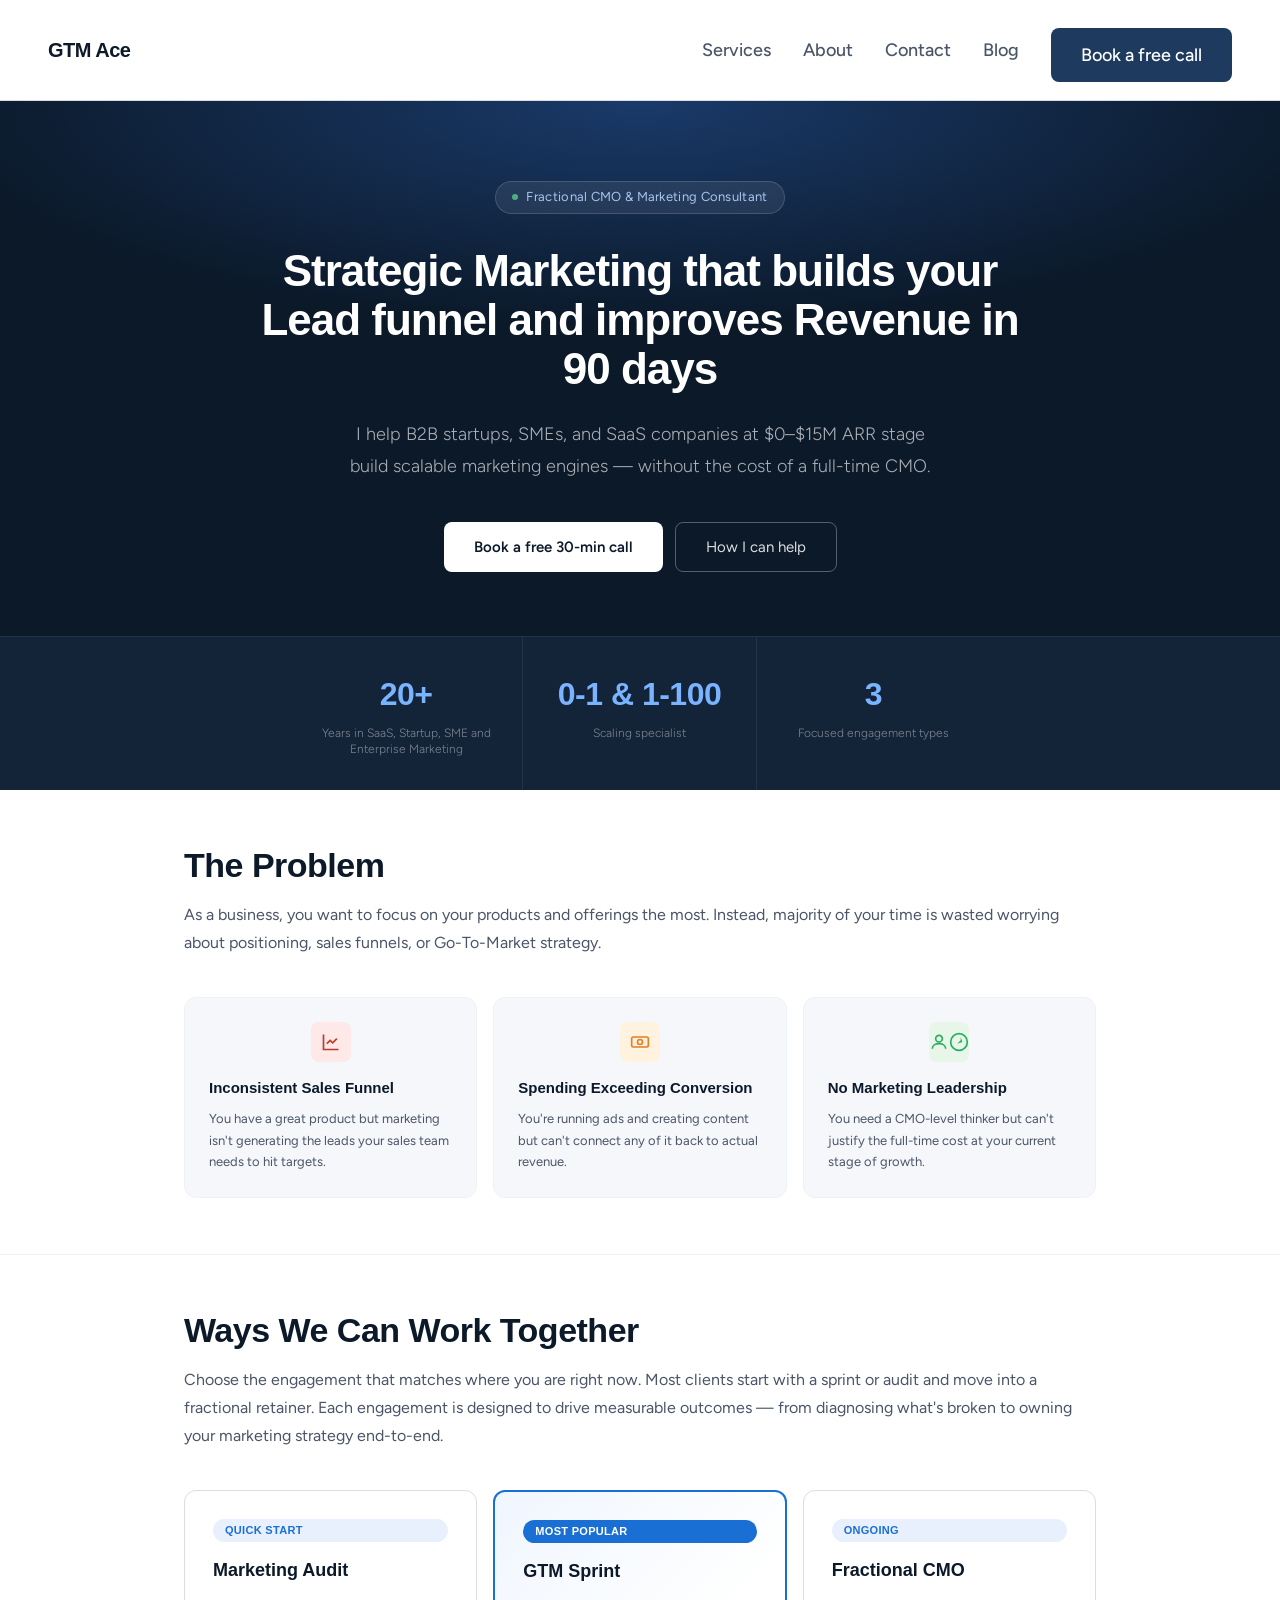
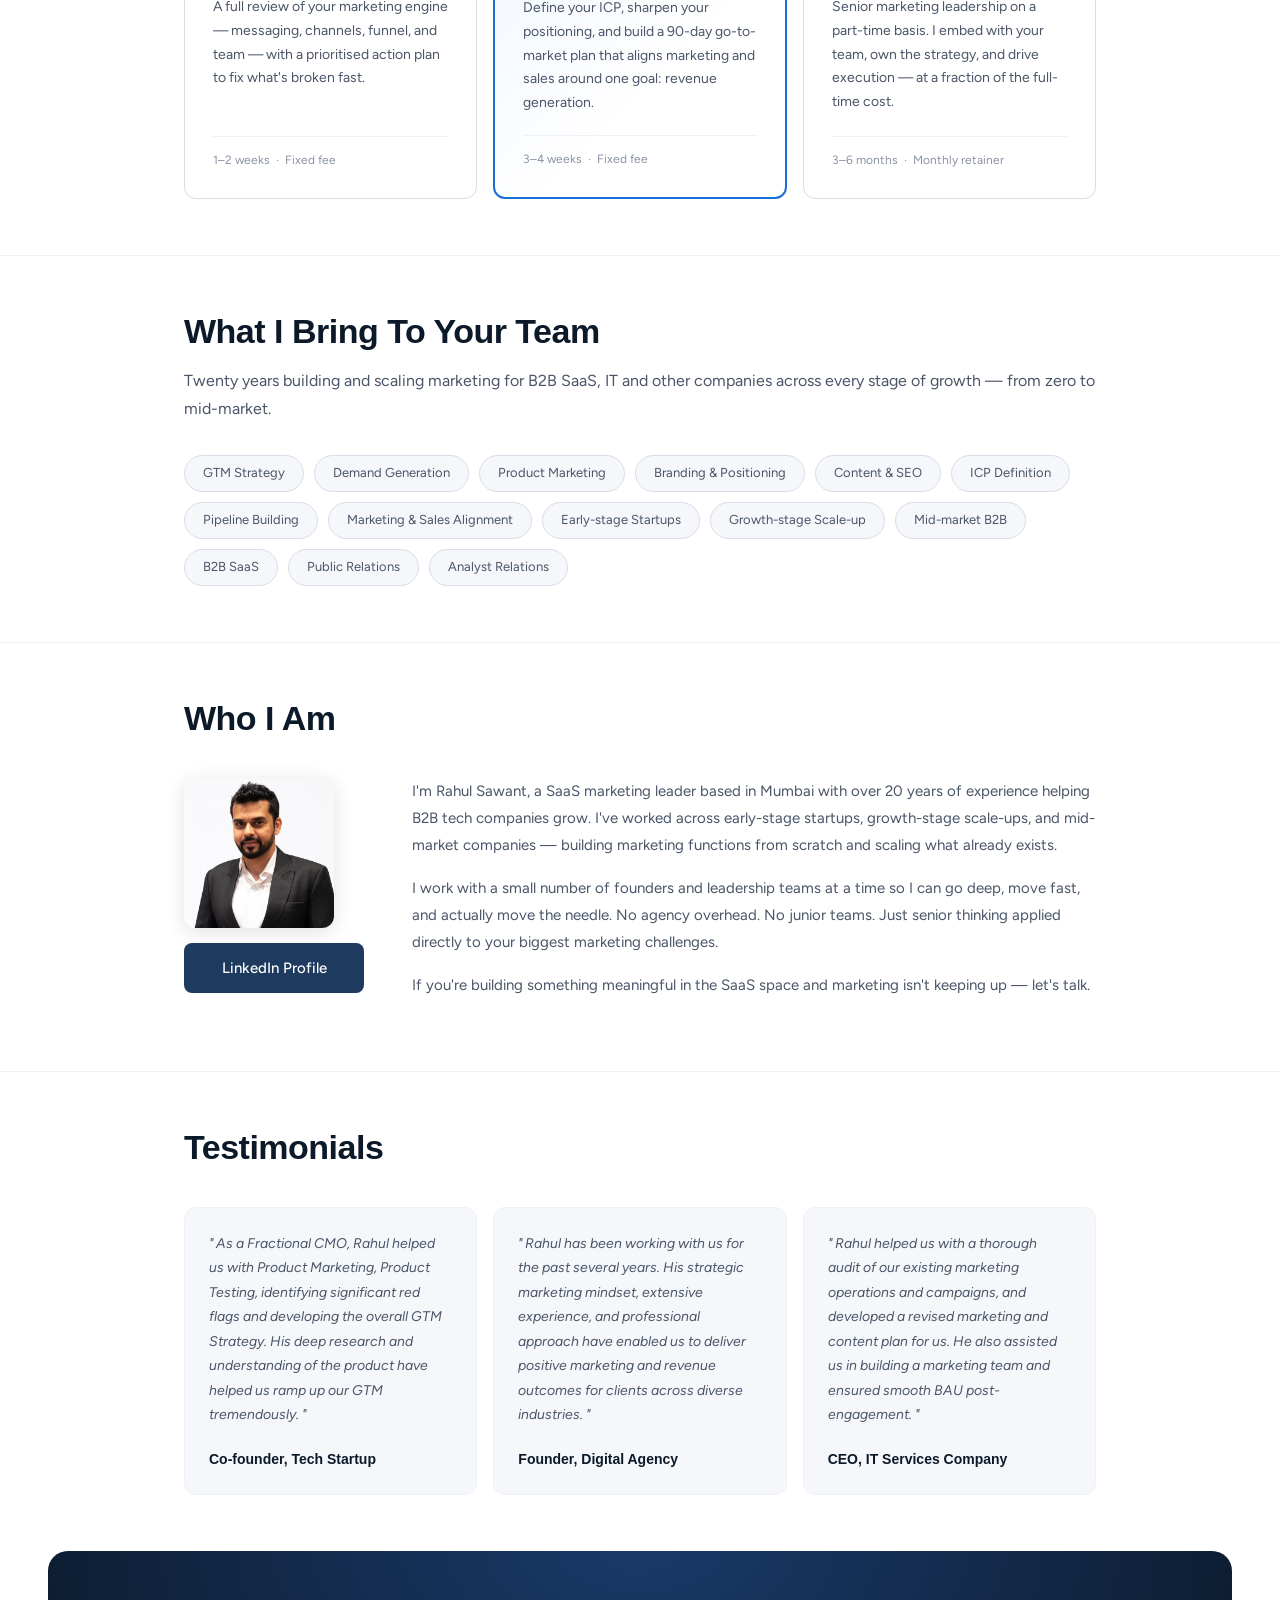
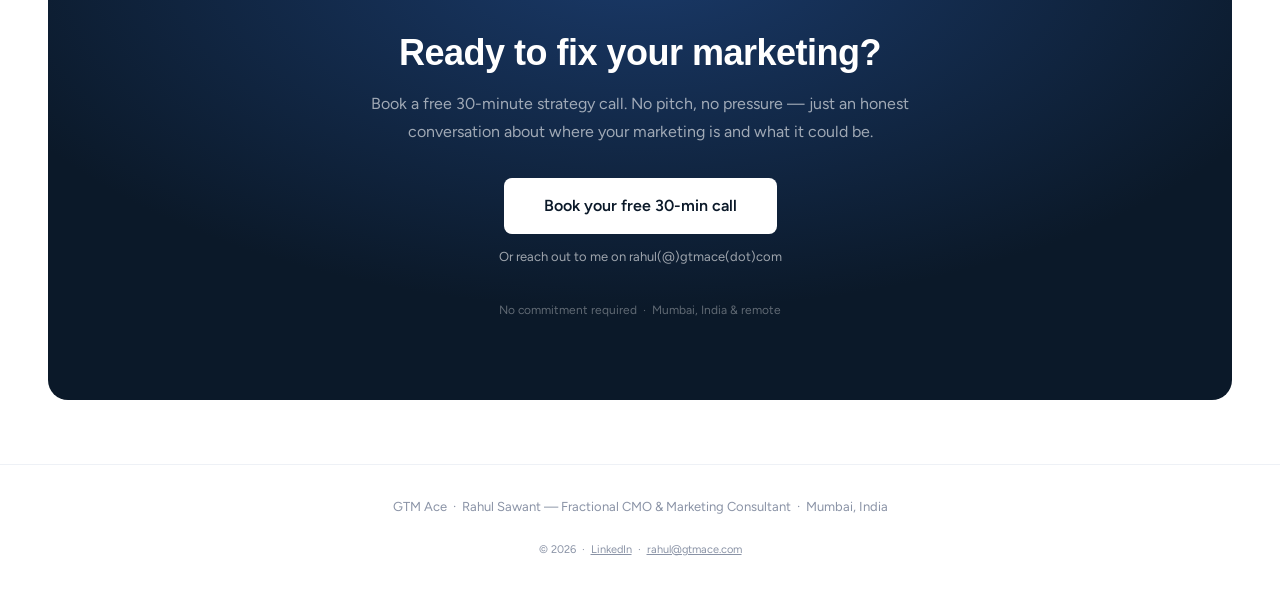
==== commit 6ea37f5a: "Update index.html" ====
--- a/index.html
+++ b/index.html
@@ -27,12 +27,11 @@
     <a href="#about">About</a>
     <a href="#contact">Contact</a>
     <a href="/blog/">Blog</a>
-  </div>
-
-  <!-- CTA (VISIBLE ALWAYS) -->
-  <a href="https://calendly.com/rahul-gtmace/30min" target="_blank" class="nav-cta">
-    Book a free call
-  </a>
+    <!-- CTA (VISIBLE ALWAYS) -->
+    <a href="https://calendly.com/rahul-gtmace/30min" target="_blank" class="nav-cta">Book a free call</a>
+  </div>
+ <a href="https://calendly.com/rahul-gtmace/30min" target="_blank" class="mobile-cta">Book a free call</a>
+
 
   <!-- Mobile toggle (CSS only) 
   <input type="checkbox" id="menu-toggle">
--- a/styles/main.css
+++ b/styles/main.css
@@ -84,7 +84,8 @@
     cursor: pointer;
     transition: transform 0.15s, box-shadow 0.15s;
     text-decoration: none;
-    display: inline-block;
+    /*display: inline-block;*/
+    display: flex;
   }
   .nav-cta:hover {
     color: #ffffff !important;
@@ -374,7 +375,7 @@
   .hero-btns { animation-delay: 0.4s; }
 
   /* RESPONSIVE */
-  @media (max-width: 768px) {
+ /* @media (max-width: 768px) {
   .hero h1 {
     font-size: clamp(32px, 5vw, 48px);
     max-width: 820px;
@@ -424,7 +425,7 @@
     .cta-section { margin: 0 1.5rem 3rem; padding: 3.5rem 1.5rem; }
     footer { padding: 2rem 1.5rem; }
   }
-
+*/
 
 /* =========================
    RESET + GLOBAL
@@ -767,7 +768,7 @@
 /* =========================
    RESPONSIVE
 ========================= */
-@media (max-width: 768px) {
+/*@media (max-width: 768px) {
   nav { /* padding: 1rem 1.5rem; */ 
     /*flex-direction: column;*/
     align-items: flex-start;    
@@ -800,8 +801,9 @@
   grid-template-columns: 1fr;
   gap: 20px;
 }
-}
-@media (max-width: 768px) {
+}*/
+
+/*@media (max-width: 768px) {
   .blog-card-horizontal {
     flex-direction: column;
     align-items: flex-start;
@@ -811,4 +813,79 @@
     width: 100%;
     height: auto;
   }
-}
+}*/
+/* RESPONSIVE */
+  @media (max-width: 768px) {
+  .hero h1 {
+    font-size: clamp(32px, 5vw, 48px);
+    max-width: 820px;
+    margin-left: auto;
+    margin-right: auto;
+    line-height: 1.2;
+    font-size: 34px;
+    line-height: 1.25;
+  }
+  .hero p {
+    margin-top: 10px;
+    font-size: clamp(15px, 2.2vw, 18px);
+    max-width: 680px;
+    margin-left: auto;
+    margin-right: auto;
+    line-height: 1.8;
+    font-size: 16px;
+    line-height: 1.7;
+  }
+
+    nav { padding: 1rem 1.5rem; 
+    align-items: flex-start;    
+    gap: 16px;}
+    
+    .nav-links {     
+    width: 100%;
+    display: flex;
+    flex-direction: column;
+    gap: 12px;
+    }
+    
+    .nav-cta {
+    width: 100%;
+    text-align: center;
+    margin-top: 10px;
+    }
+    .mobile-cta { display: inline-block; }
+    .hero { padding: 5rem 1.5rem 4rem; }
+    .hero h1 {
+    font-size: clamp(32px, 5vw, 48px);
+    max-width: 820px;
+    margin-left: auto;
+    margin-right: auto;
+    line-height: 1.2;
+     font-size: 34px; }
+    .section { padding: 3.5rem 1.5rem; }
+    .about-grid { grid-template-columns: 1fr; }
+    .stats-inner { grid-template-columns: 1fr; }
+    .stat-item { border-right: none; border-bottom: 1px solid rgba(255,255,255,0.07); }
+    .cta-section { margin: 0 1.5rem 3rem; padding: 3.5rem 1.5rem; }
+
+    .container,
+    .blog-container {
+    margin: 60px auto;
+    padding: 0 16px;
+    }
+
+    .featured-post {
+    grid-template-columns: 1fr;
+    gap: 20px;
+    }
+
+    .blog-card-horizontal {
+    flex-direction: column;
+    align-items: flex-start;
+    }
+
+    .blog-card-image {
+    width: 100%;
+    height: auto;
+    }
+    footer { padding: 2rem 1.5rem; }
+  }
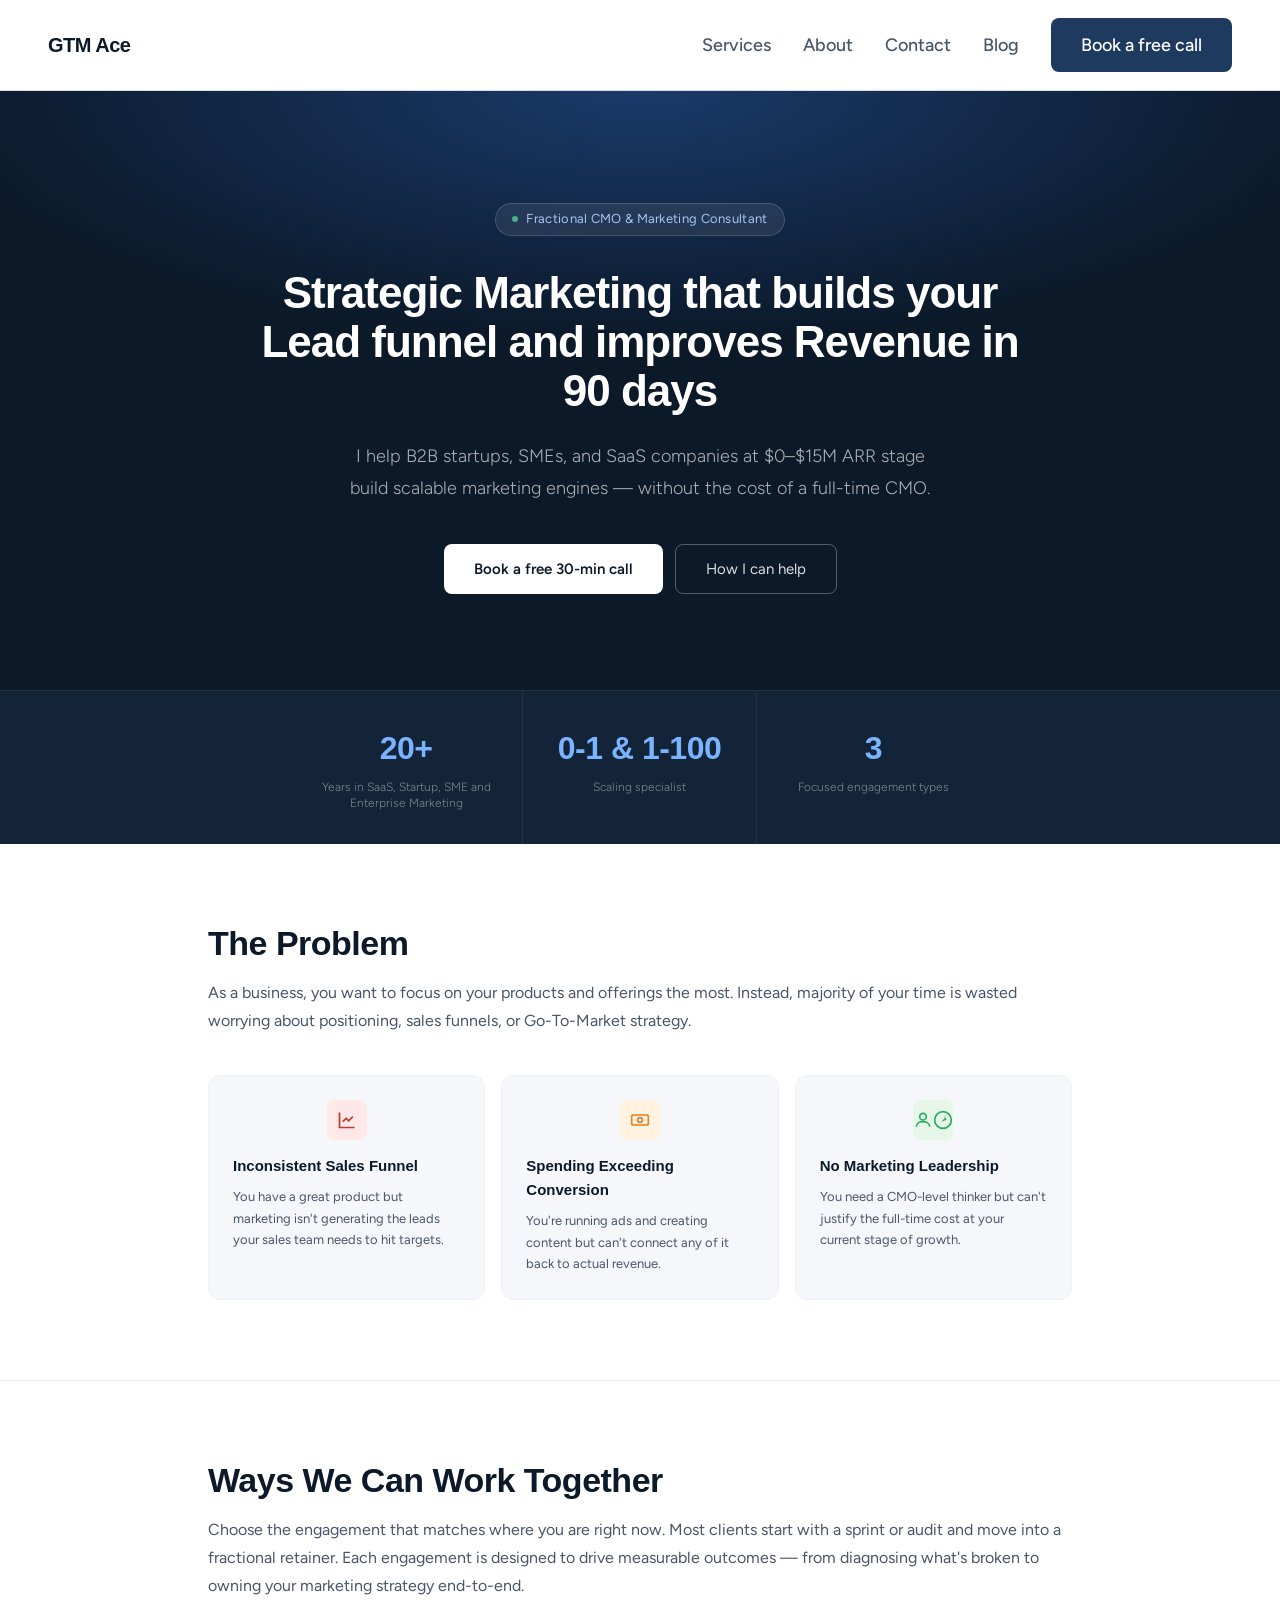
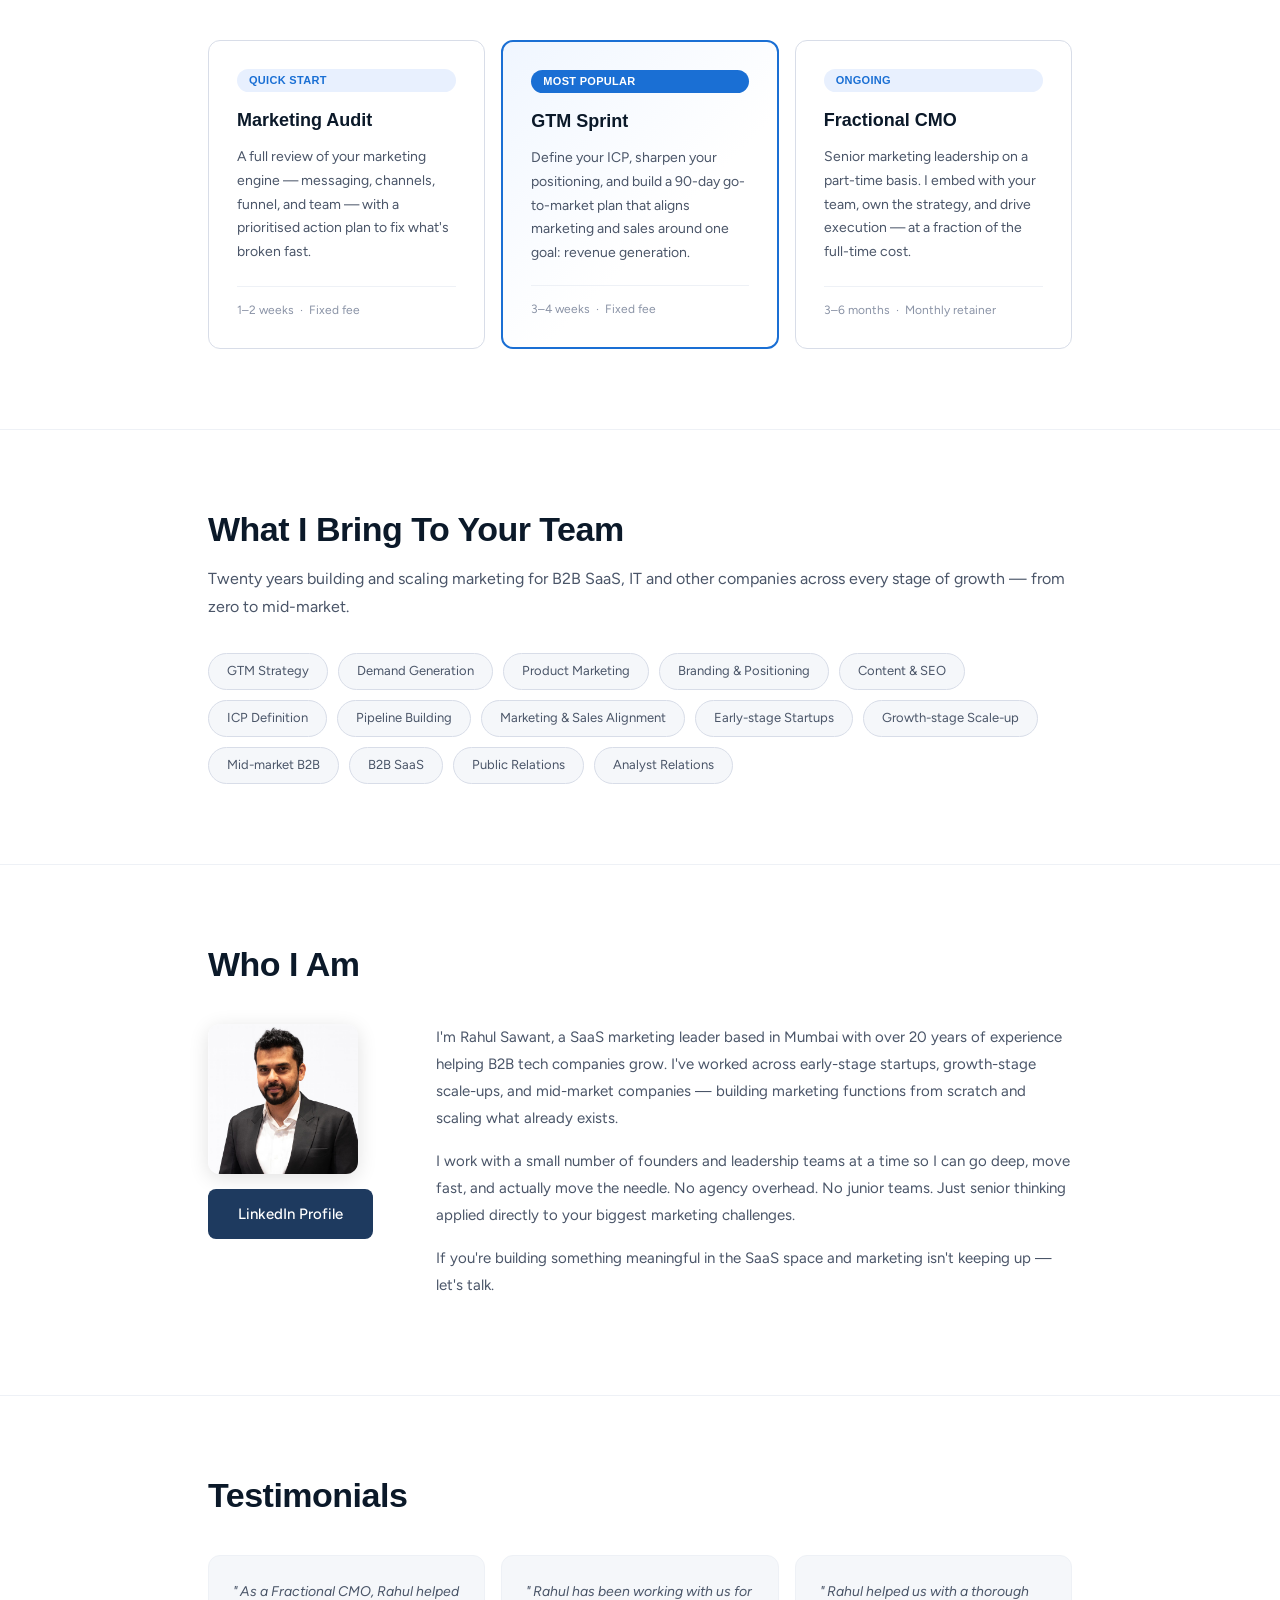
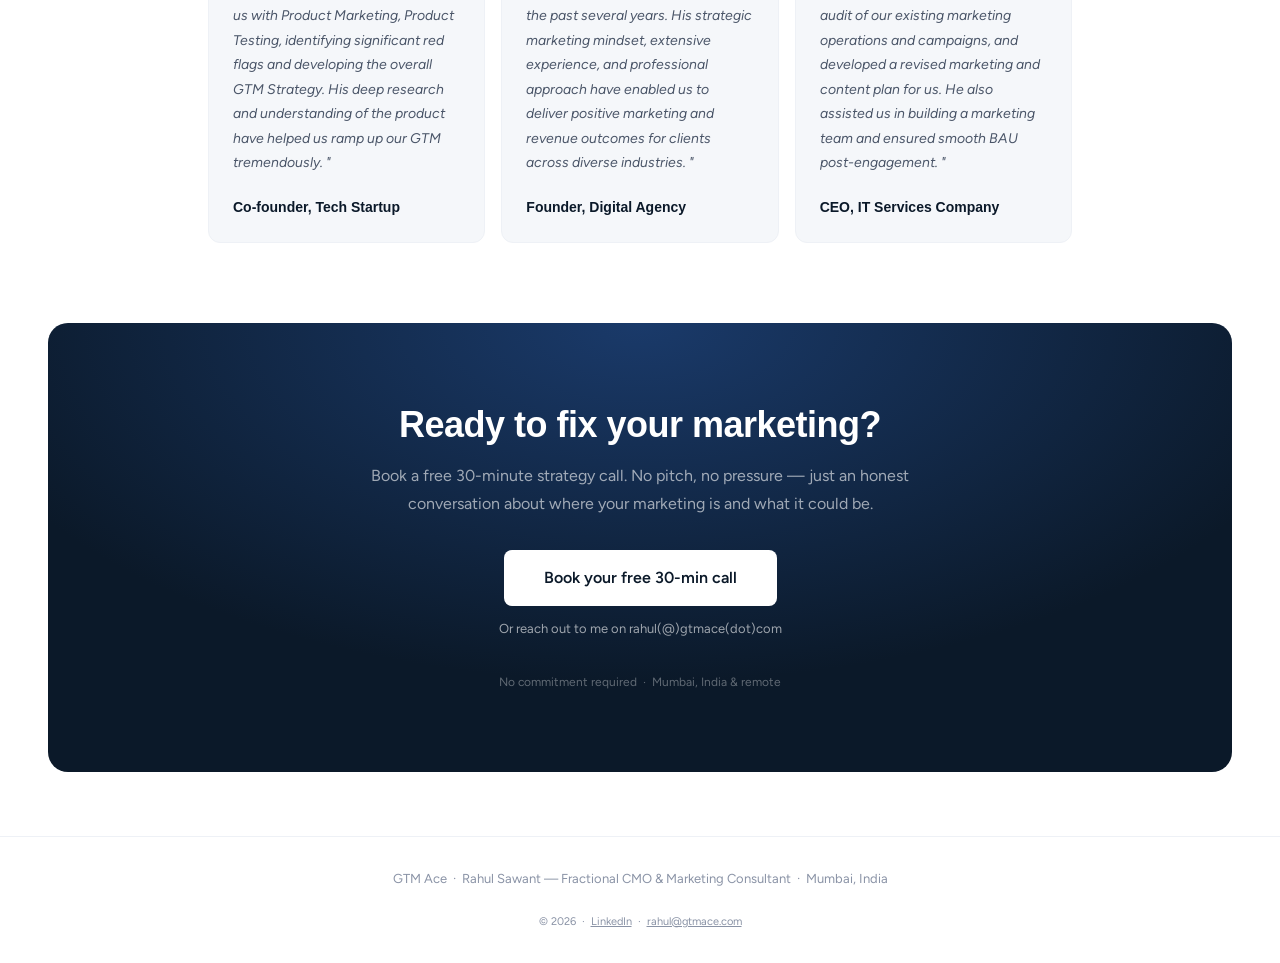
==== commit 9c9d7a81: "feat(header): add hamburger based nav for mobile screens" ====
--- a/index.html
+++ b/index.html
@@ -16,27 +16,28 @@
 
 
 <!-- NAV -->
-<nav>
+<nav id="main-nav">
 
   <!-- Logo -->
-  <a href="/" class="nav-logo">GTM Ace</a>
-
-  <!-- Desktop links -->
-  <div class="nav-links">
+  <a href="/" class="nav-logo" style="position: relative; z-index: 101;">GTM Ace</a>
+
+  <!-- Mobile Hamburger -->
+  <button class="hamburger" id="menu-toggle" aria-label="Toggle menu">
+    <span class="bar"></span>
+    <span class="bar"></span>
+    <span class="bar"></span>
+  </button>
+
+  <!-- Links -->
+  <div class="nav-links" id="nav-links">
     <a href="#services">Services</a>
     <a href="#about">About</a>
     <a href="#contact">Contact</a>
     <a href="/blog/">Blog</a>
-    <!-- CTA (VISIBLE ALWAYS) -->
+    <!-- CTA -->
     <a href="https://calendly.com/rahul-gtmace/30min" target="_blank" class="nav-cta">Book a free call</a>
   </div>
- <a href="https://calendly.com/rahul-gtmace/30min" target="_blank" class="mobile-cta">Book a free call</a>
-
-
-  <!-- Mobile toggle (CSS only) 
-  <input type="checkbox" id="menu-toggle">
-  <label for="menu-toggle" class="hamburger">☰</label>
-  -->
+
 </nav>
 
 <!-- HERO -->
@@ -215,5 +216,19 @@
 }
 <!-- renderBlogPreview("blog-preview",3); -->
 </script>
+<script>
+  const menuToggle = document.getElementById('menu-toggle');
+  const navItems = document.querySelectorAll('.nav-links a');
+
+  menuToggle.addEventListener('click', () => {
+    document.body.classList.toggle('nav-open');
+  });
+
+  navItems.forEach(item => {
+    item.addEventListener('click', () => {
+      document.body.classList.remove('nav-open');
+    });
+  });
+</script>
 </body>
 </html>
--- a/styles/main.css
+++ b/styles/main.css
@@ -432,7 +432,10 @@
 ========================= */
 *, *::before, *::after { box-sizing: border-box; margin: 0; padding: 0; }
 
-html { scroll-behavior: smooth; }
+html { 
+  scroll-behavior: smooth; 
+  scroll-padding-top: 50px; /* Prevents sticky header from covering sections on anchor links */
+}
 
 :root {
   --navy: #0B1929;
@@ -499,6 +502,10 @@
   align-items: center;
 }
 
+.hamburger {
+  display: none;
+}
+
 .nav-links a {
   font-size: 18px;
   color: var(--text-muted);
@@ -704,6 +711,7 @@
 
 .featured-post {
   display: grid;
+ /* grid-template-columns: 1.1fr 1fr;*/
   grid-template-columns: 1.1fr 1fr;
   gap: 32px;
   margin-bottom: 50px;
@@ -771,19 +779,19 @@
 /*@media (max-width: 768px) {
   nav { /* padding: 1rem 1.5rem; */ 
     /*flex-direction: column;*/
-    align-items: flex-start;    
+/*    align-items: flex-start;    
     gap: 16px;
   }
   .nav-links { 
     width: 100%;
     /*display: flex;*/
-    flex-direction: column;
+  /*  flex-direction: column;
     gap: 12px;
     /*margin-top: 10px;*/
-  }
-
-  .nav-cta {
-    width: 100%;
+  /* }
+
+  .nav-cta { */
+ /*   width: 100%;
     text-align: center;
     margin-top: 10px;
   }
@@ -801,7 +809,7 @@
   grid-template-columns: 1fr;
   gap: 20px;
 }
-}*/
+}*/ 
 
 /*@media (max-width: 768px) {
   .blog-card-horizontal {
@@ -836,23 +844,93 @@
     line-height: 1.7;
   }
 
-    nav { padding: 1rem 1.5rem; 
-    align-items: flex-start;    
-    gap: 16px;}
+    nav { 
+      padding: 1rem 1.5rem; 
+      align-items: center;    
+    }
     
+    .hamburger {
+      display: flex;
+      flex-direction: column;
+      justify-content: space-between;
+      width: 28px;
+      height: 20px;
+      background: transparent;
+      border: none;
+      cursor: pointer;
+      z-index: 101;
+    }
+
+    .hamburger .bar {
+      width: 100%;
+      height: 2px;
+      background-color: var(--navy);
+      border-radius: 2px;
+      transition: transform 0.4s cubic-bezier(0.68, -0.55, 0.265, 1.55), opacity 0.3s;
+    }
+
+    body.nav-open .hamburger .bar:nth-child(1) {
+      transform: translateY(9px) rotate(45deg);
+    }
+    body.nav-open .hamburger .bar:nth-child(2) {
+      opacity: 0;
+    }
+    body.nav-open .hamburger .bar:nth-child(3) {
+      transform: translateY(-9px) rotate(-45deg);
+    }
+
     .nav-links {     
-    width: 100%;
-    display: flex;
-    flex-direction: column;
-    gap: 12px;
-    }
+      position: fixed;
+      top: 0;
+      left: 0;
+      width: 100%;
+      height: 100vh;
+      background: var(--white);
+      display: flex;
+      flex-direction: column;
+      justify-content: center;
+      align-items: center;
+      gap: 2rem;
+      z-index: 100;
+      transform: translateY(100%);
+      opacity: 0;
+      visibility: hidden;
+      transition: transform 0.6s cubic-bezier(0.77, 0, 0.175, 1), opacity 0.5s, visibility 0.6s;
+    }
+
+    body.nav-open .nav-links {
+      transform: translateY(0);
+      opacity: 1;
+      visibility: visible;
+    }
+
+    body.nav-open {
+      overflow: hidden;
+    }
+
+    .nav-links a {
+      font-size: 24px;
+      font-weight: 600;
+      color: var(--navy);
+      opacity: 0;
+      transform: translateY(20px);
+      transition: opacity 0.4s ease, transform 0.4s ease;
+    }
+
+    body.nav-open .nav-links a {
+      opacity: 1;
+      transform: translateY(0);
+    }
+
+    body.nav-open .nav-links a:nth-child(1) { transition-delay: 0.1s; }
+    body.nav-open .nav-links a:nth-child(2) { transition-delay: 0.2s; }
+    body.nav-open .nav-links a:nth-child(3) { transition-delay: 0.3s; }
+    body.nav-open .nav-links a:nth-child(4) { transition-delay: 0.4s; }
+    body.nav-open .nav-links a:nth-child(5) { transition-delay: 0.5s; }
     
-    .nav-cta {
-    width: 100%;
-    text-align: center;
-    margin-top: 10px;
-    }
-    .mobile-cta { display: inline-block; }
+    .nav-cta { display: inline-flex !important; margin-top: 1rem; }
+    .mobile-cta { display: none !important; }
+    
     .hero { padding: 5rem 1.5rem 4rem; }
     .hero h1 {
     font-size: clamp(32px, 5vw, 48px);
@@ -873,7 +951,7 @@
     padding: 0 16px;
     }
 
-    .featured-post {
+   .featured-post {
     grid-template-columns: 1fr;
     gap: 20px;
     }
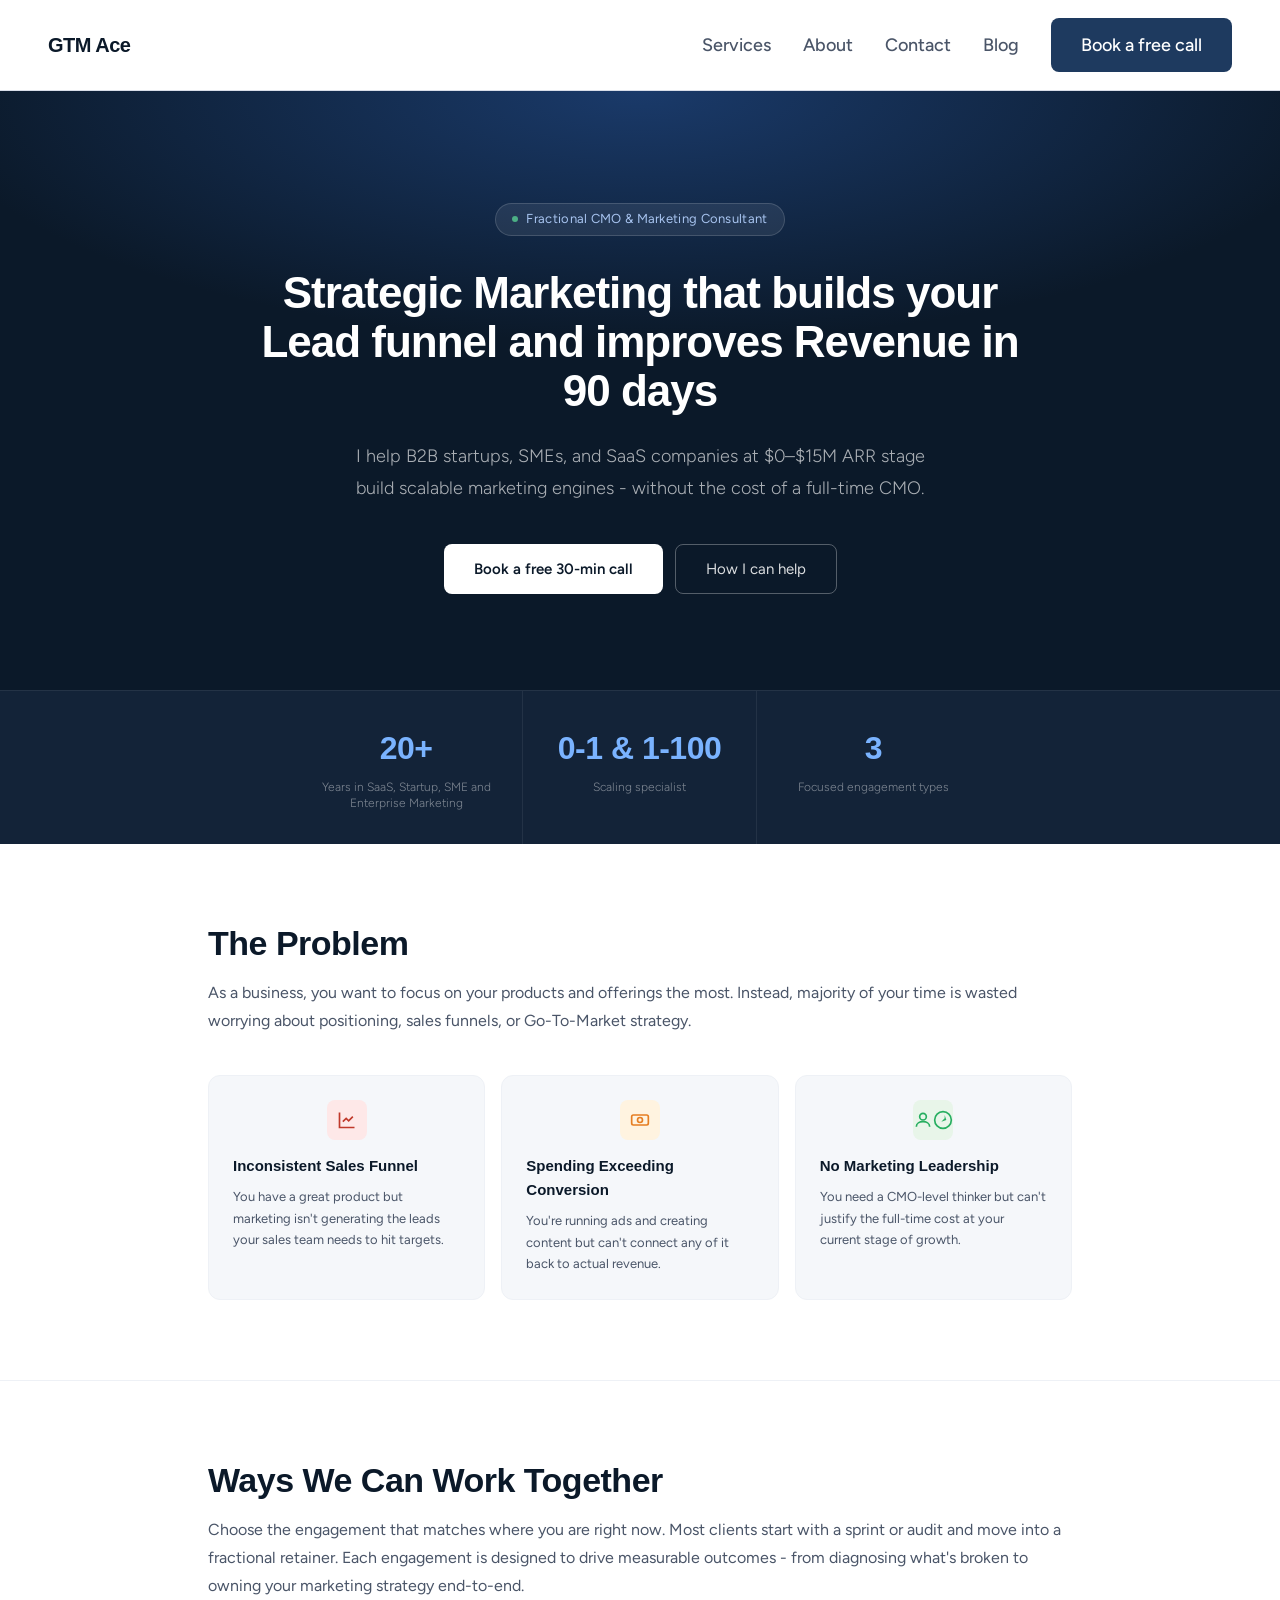
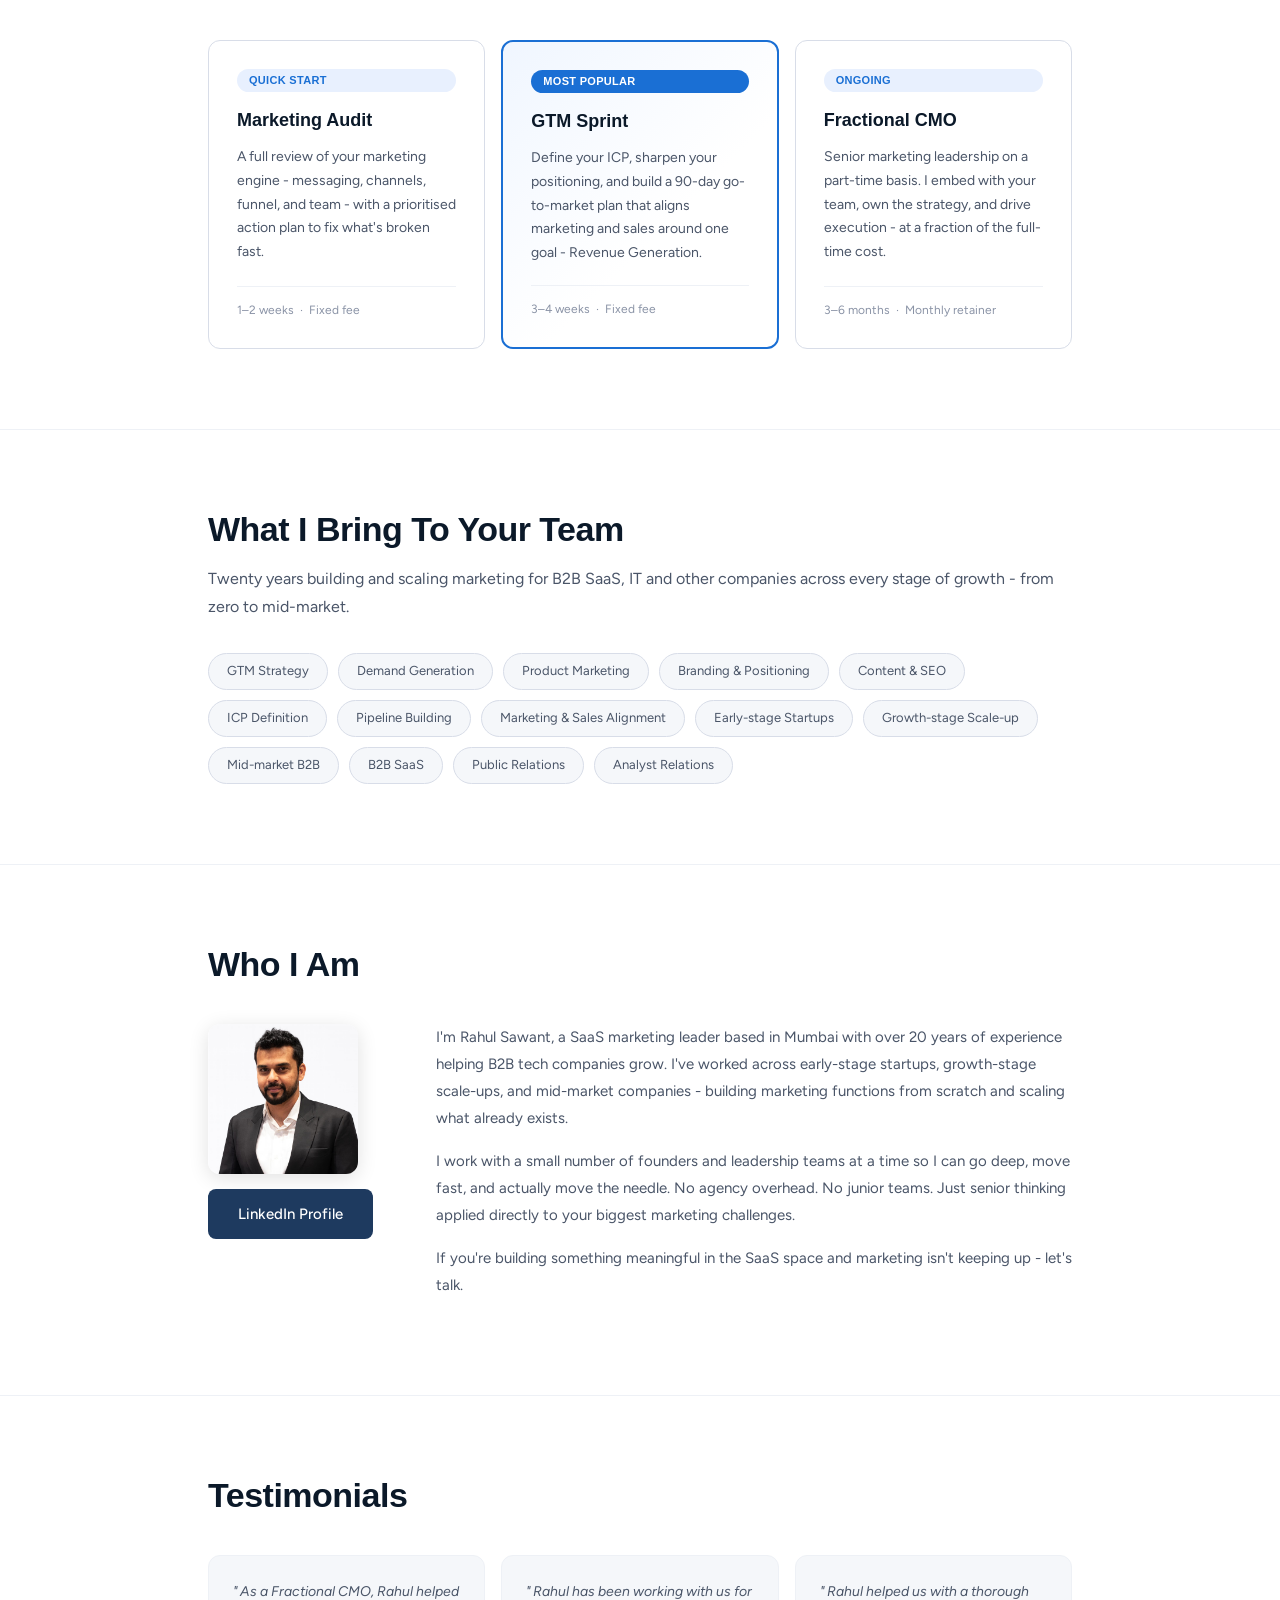
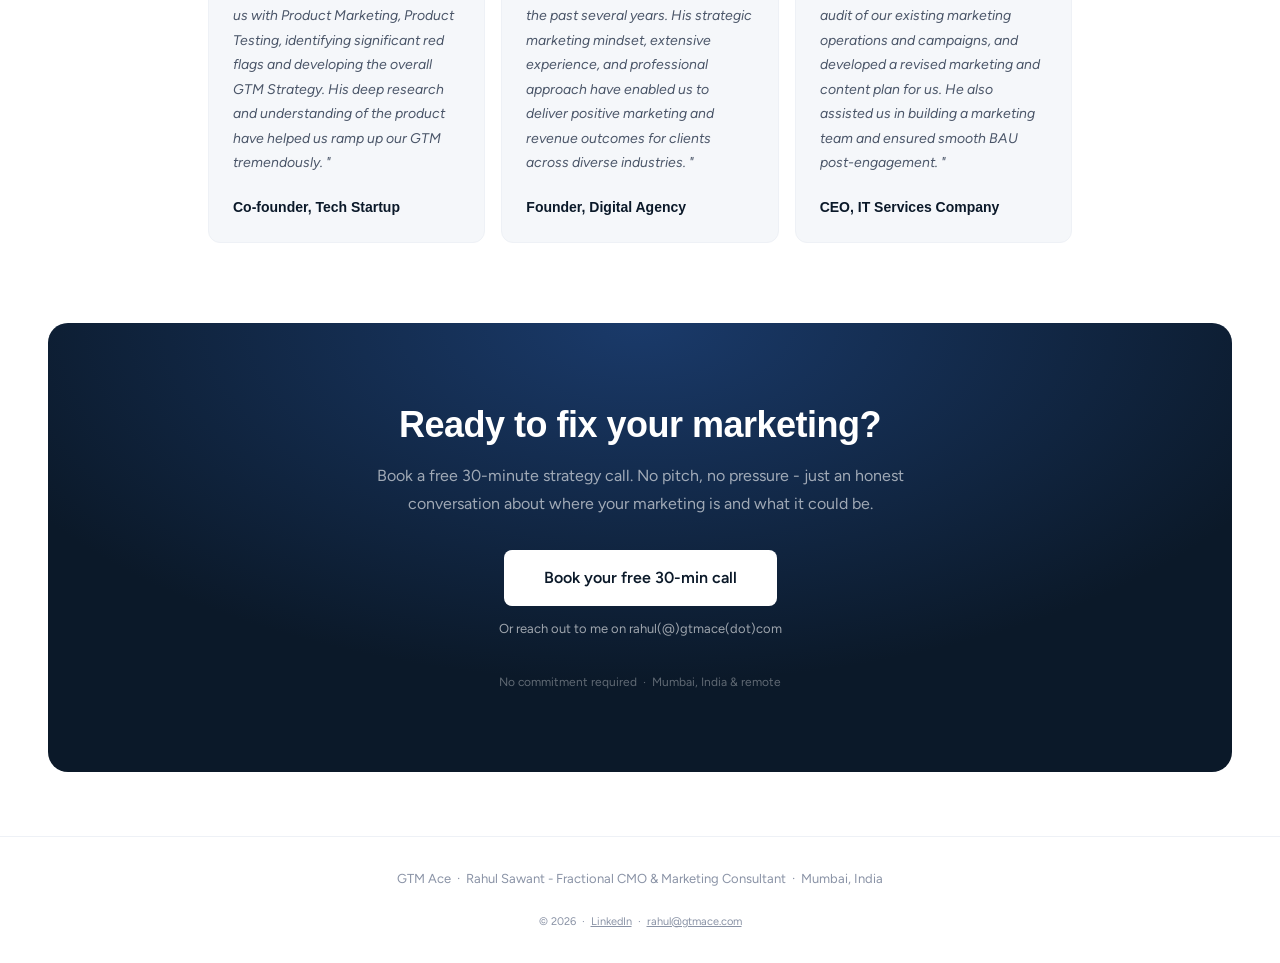
==== commit 6d026ce2: "Update index.html" ====
--- a/index.html
+++ b/index.html
@@ -1,11 +1,20 @@
 <!DOCTYPE html>
 <html lang="en">
 <head>
+  <!-- Google tag (gtag.js) -->
+  <script async src="https://www.googletagmanager.com/gtag/js?id=G-800D0QLZG1"></script>
+  <script>
+  window.dataLayer = window.dataLayer || [];
+  function gtag(){dataLayer.push(arguments);}
+  gtag('js', new Date());
+
+  gtag('config', 'G-800D0QLZG1');
+  </script>
 <meta charset="UTF-8">
 <meta name="viewport" content="width=device-width, initial-scale=1.0">
 <title>Fractional CMO &amp; SaaS Marketing Consultant – Rahul Sawant</title>
 <meta property="og:title" content="Fractional CMO &amp; SaaS Marketing Consultant – Rahul Sawant">
-<meta property="og:description" content="Fractional CMO & Marketing Consultant for B2B startups & SaaS in India. Build your sales funnel and GTM engine in 90 days — without hiring a full-time CMO. Mumbai-based, serving globally.">
+<meta property="og:description" content="Fractional CMO & Marketing Consultant for B2B startups & SaaS in India. Build your sales funnel and GTM engine in 90 days - without hiring a full-time CMO. Mumbai-based, serving globally.">
 <link rel="canonical" href="https://www.gtmace.com/" />
 <link rel="preconnect" href="https://fonts.googleapis.com">
 <link rel="preconnect" href="https://fonts.gstatic.com" crossorigin>
@@ -45,7 +54,7 @@
   <div class="hero-inner">
     <div class="hero-badge"><span></span> Fractional CMO &amp; Marketing Consultant</div>
     <h1>Strategic Marketing that builds your Lead funnel and improves Revenue in 90 days</h1>
-    <p>I help B2B startups, SMEs, and SaaS companies at $0–$15M ARR stage build scalable marketing engines — without the cost of a full-time CMO.</p>
+    <p>I help B2B startups, SMEs, and SaaS companies at $0–$15M ARR stage build scalable marketing engines - without the cost of a full-time CMO.</p>
     <div class="hero-btns">
       <a href="https://calendly.com/rahul-gtmace/30min" target="_blank" class="btn-primary">Book a free 30-min call</a>
       <button class="btn-ghost" onclick="document.getElementById('services').scrollIntoView({behavior:'smooth'})">How I can help</button>
@@ -89,24 +98,24 @@
 <!-- SERVICES -->
 <section class="section" id="services">
   <div class="section-title">Ways We Can Work Together</div>
-  <div class="section-sub services-sub">Choose the engagement that matches where you are right now. Most clients start with a sprint or audit and move into a fractional retainer. Each engagement is designed to drive measurable outcomes — from diagnosing what's broken to owning your marketing strategy end-to-end.</div>
+  <div class="section-sub services-sub">Choose the engagement that matches where you are right now. Most clients start with a sprint or audit and move into a fractional retainer. Each engagement is designed to drive measurable outcomes - from diagnosing what's broken to owning your marketing strategy end-to-end.</div>
   <div class="offers">
     <div class="offer-card">
       <div class="offer-tag">Quick start</div>
       <h3>Marketing Audit</h3>
-      <p>A full review of your marketing engine — messaging, channels, funnel, and team — with a prioritised action plan to fix what's broken fast.</p>
+      <p>A full review of your marketing engine - messaging, channels, funnel, and team - with a prioritised action plan to fix what's broken fast.</p>
       <div class="offer-meta">1–2 weeks &nbsp;&middot;&nbsp; Fixed fee</div>
     </div>
     <div class="offer-card featured">
       <div class="offer-tag pop">Most popular</div>
       <h3>GTM Sprint</h3>
-      <p>Define your ICP, sharpen your positioning, and build a 90-day go-to-market plan that aligns marketing and sales around one goal: revenue generation.</p>
+      <p>Define your ICP, sharpen your positioning, and build a 90-day go-to-market plan that aligns marketing and sales around one goal - Revenue Generation.</p>
       <div class="offer-meta">3–4 weeks &nbsp;&middot;&nbsp; Fixed fee</div>
     </div>
     <div class="offer-card">
       <div class="offer-tag">Ongoing</div>
       <h3>Fractional CMO</h3>
-      <p>Senior marketing leadership on a part-time basis. I embed with your team, own the strategy, and drive execution — at a fraction of the full-time cost.</p>
+      <p>Senior marketing leadership on a part-time basis. I embed with your team, own the strategy, and drive execution - at a fraction of the full-time cost.</p>
       <div class="offer-meta">3–6 months &nbsp;&middot;&nbsp; Monthly retainer</div>
     </div>
   </div>
@@ -117,7 +126,7 @@
 <!-- EXPERTISE -->
 <section class="section">
   <div class="section-title">What I Bring To Your Team</div>
-  <div class="section-sub">Twenty years building and scaling marketing for B2B SaaS, IT and other companies across every stage of growth — from zero to mid-market.</div>
+  <div class="section-sub">Twenty years building and scaling marketing for B2B SaaS, IT and other companies across every stage of growth - from zero to mid-market.</div>
   <div class="tags">
     <span class="tag">GTM Strategy</span>
     <span class="tag">Demand Generation</span>
@@ -147,9 +156,9 @@
 <a href="https://www.linkedin.com/in/rahuldsawant/" target="_blank" class="nav-cta" style="margin-top:15px; display:inline-block;">LinkedIn Profile</a>
     </div>
     <div class="about-text">
-      <p>I'm Rahul Sawant, a SaaS marketing leader based in Mumbai with over 20 years of experience helping B2B tech companies grow. I've worked across early-stage startups, growth-stage scale-ups, and mid-market companies — building marketing functions from scratch and scaling what already exists.</p>
+      <p>I'm Rahul Sawant, a SaaS marketing leader based in Mumbai with over 20 years of experience helping B2B tech companies grow. I've worked across early-stage startups, growth-stage scale-ups, and mid-market companies - building marketing functions from scratch and scaling what already exists.</p>
       <p>I work with a small number of founders and leadership teams at a time so I can go deep, move fast, and actually move the needle. No agency overhead. No junior teams. Just senior thinking applied directly to your biggest marketing challenges.</p>
-      <p>If you're building something meaningful in the SaaS space and marketing isn't keeping up — let's talk.</p>
+      <p>If you're building something meaningful in the SaaS space and marketing isn't keeping up - let's talk.</p>
     </div>
   </div>
 </section>
@@ -185,7 +194,7 @@
 <section class="cta-section" id="contact">
   <div class="cta-inner">
     <h2>Ready to fix your marketing?</h2>
-    <p>Book a free 30-minute strategy call. No pitch, no pressure — just an honest conversation about where your marketing is and what it could be.</p>
+    <p>Book a free 30-minute strategy call. No pitch, no pressure - just an honest conversation about where your marketing is and what it could be.</p>
     <a href="https://calendly.com/rahul-gtmace/30min" target="_blank" class="btn-primary" style="font-size: 16px; padding: 15px 40px;">Book your free 30-min call</a><p style="margin-top:12px;font-size:13px;color:rgba(255,255,255,0.6);">
 Or reach out to me on rahul(@)gtmace(dot)com
 </p>
@@ -194,7 +203,7 @@
 </section>
 
 <footer>
-  GTM Ace &nbsp;&middot;&nbsp; Rahul Sawant — Fractional CMO &amp; Marketing Consultant &nbsp;&middot;&nbsp; Mumbai, India
+  GTM Ace &nbsp;&middot;&nbsp; Rahul Sawant - Fractional CMO &amp; Marketing Consultant &nbsp;&middot;&nbsp; Mumbai, India
   <br><br>
   <span style="font-size: 11px;">&#169; 2026 &nbsp;&middot;&nbsp; <a href="https://www.linkedin.com/in/rahulsawant" style="color: var(--gray-400);">LinkedIn</a> &nbsp;&middot;&nbsp; <a href="mailto:rahul@gtmace.com" style="color: var(--gray-400);">rahul@gtmace.com</a></span>
 </footer>
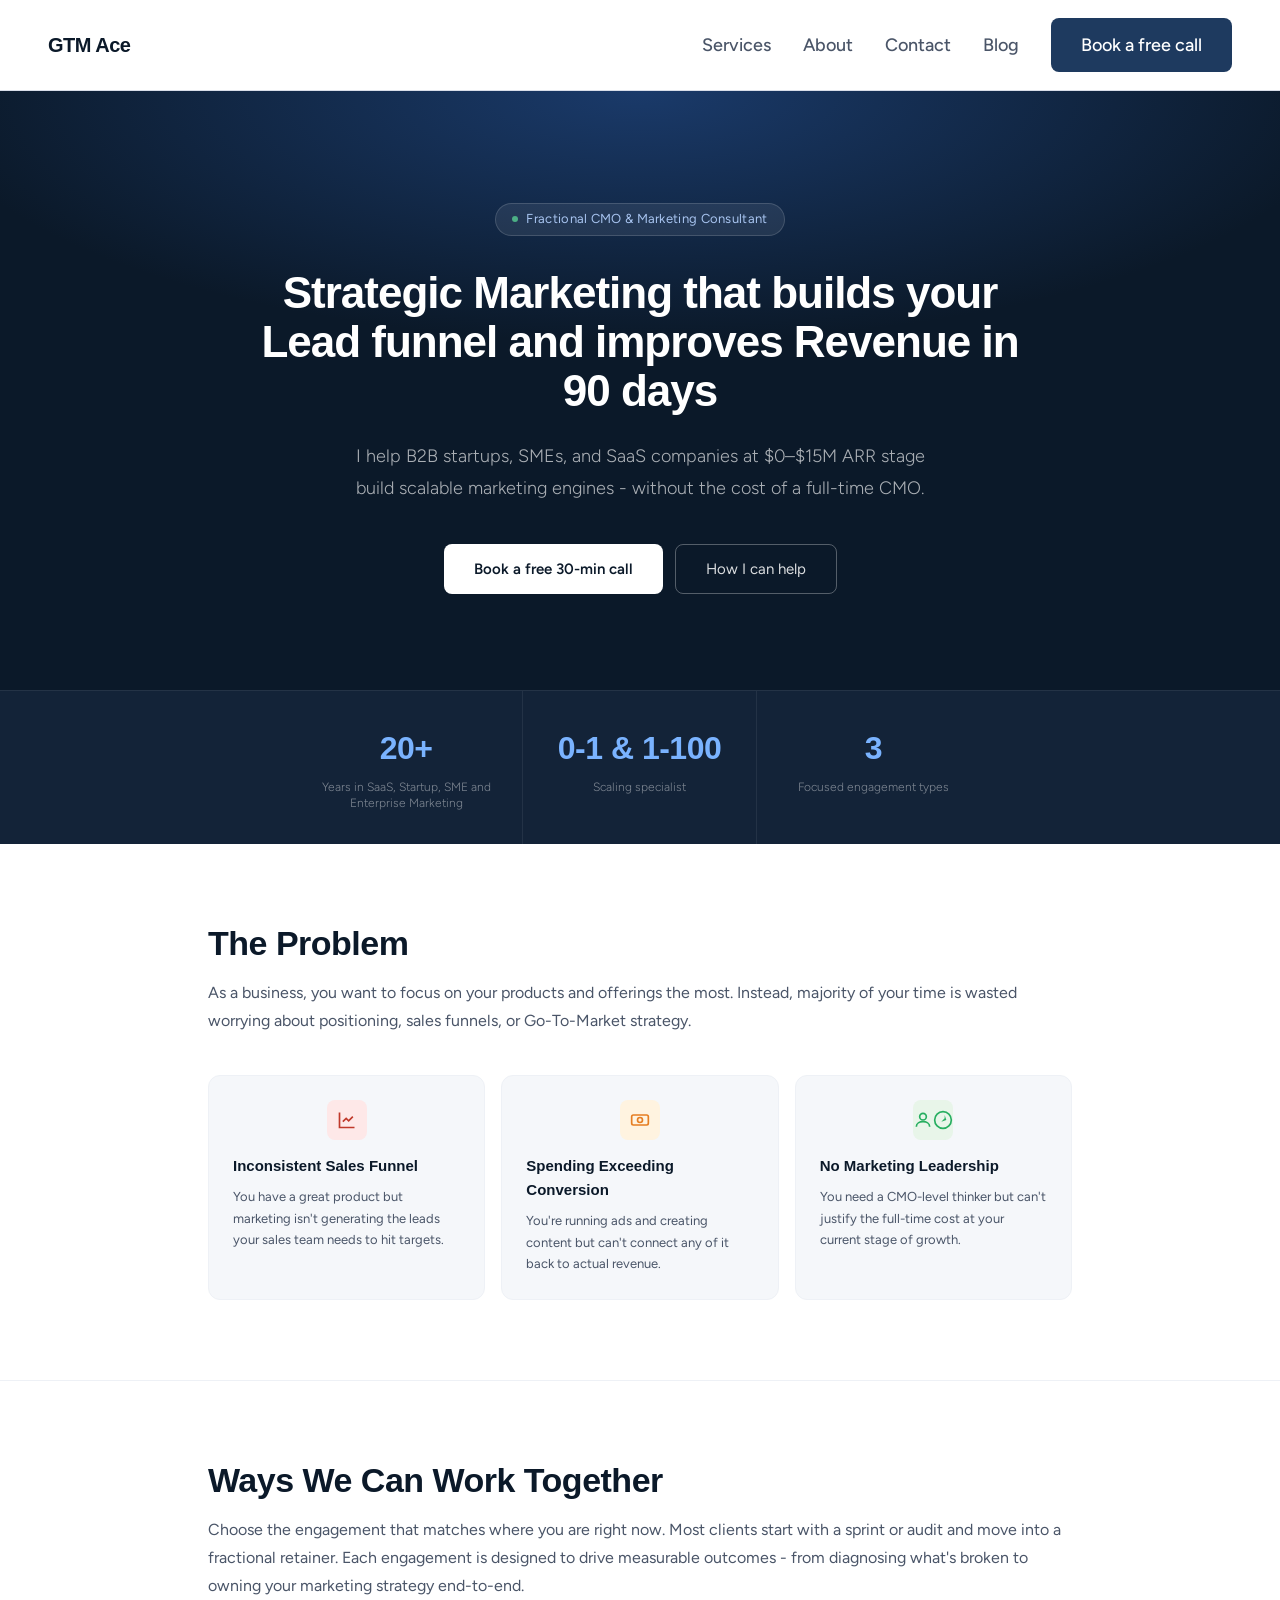
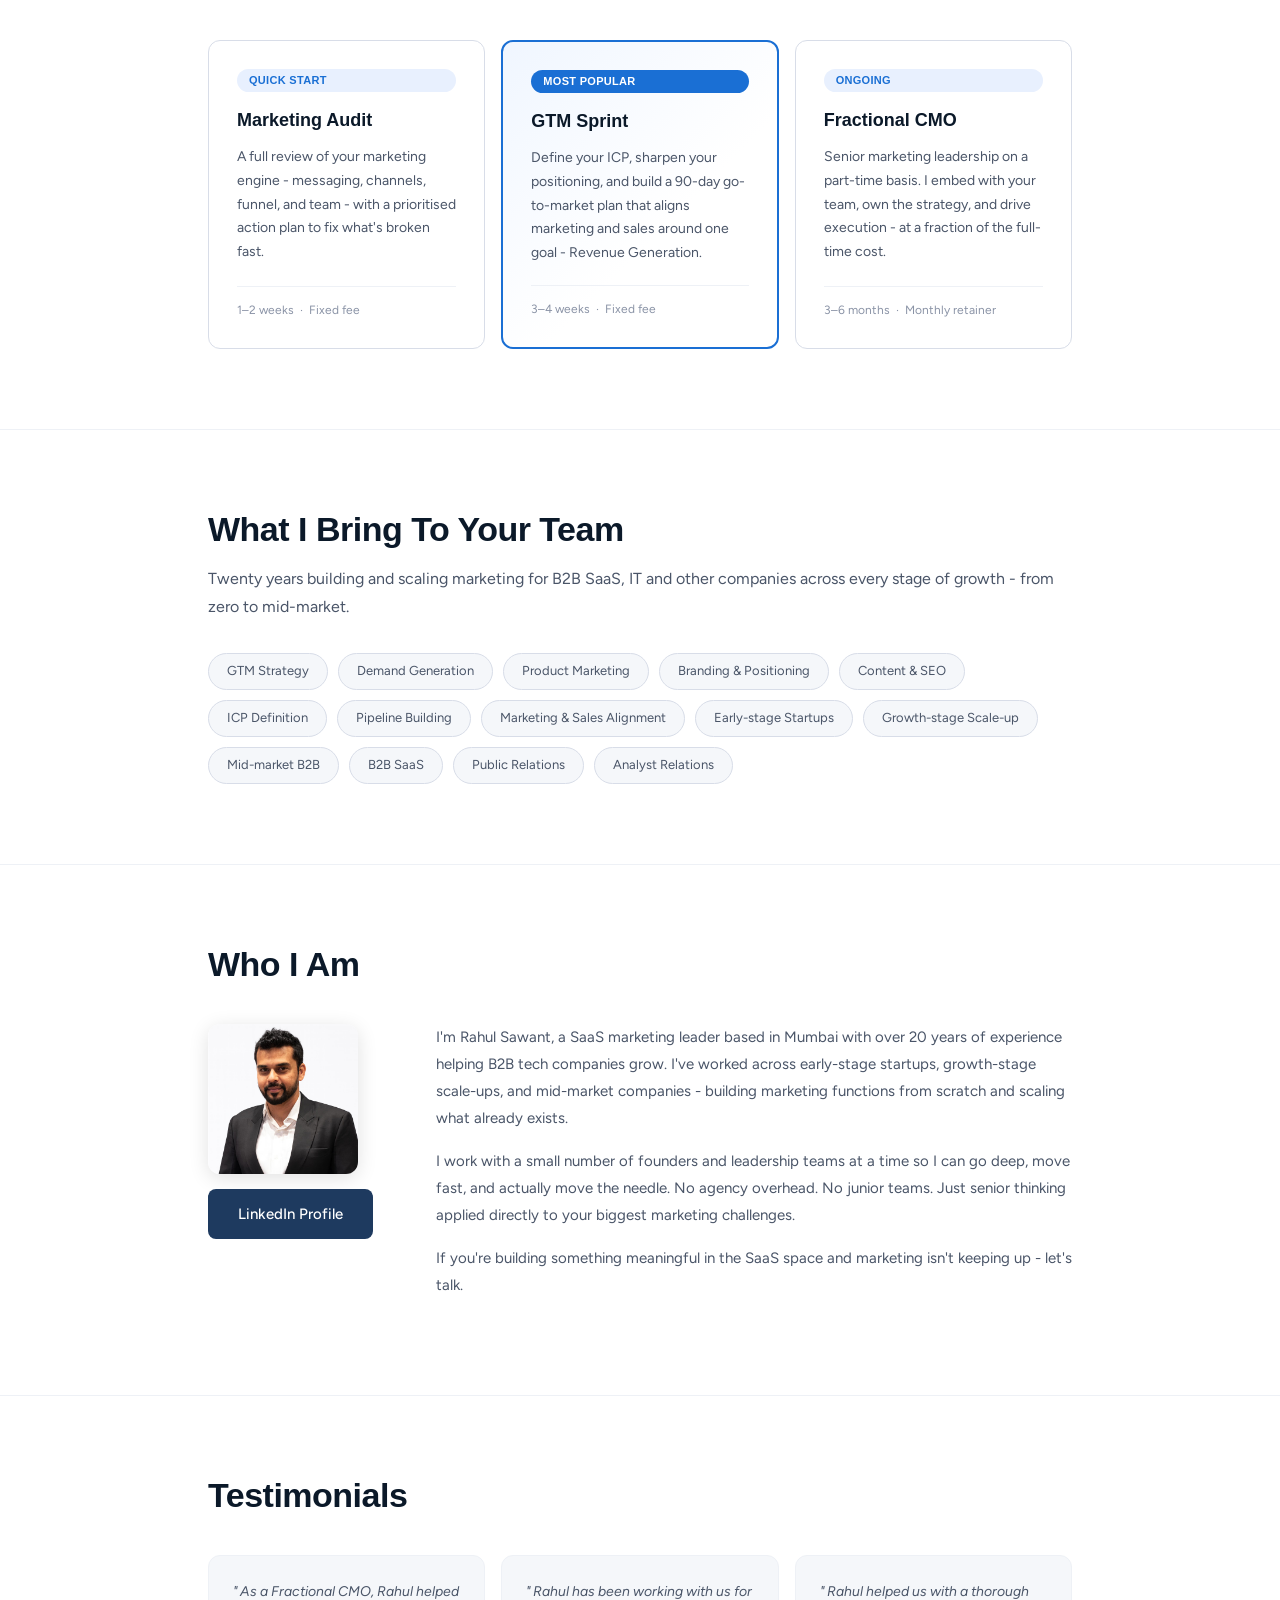
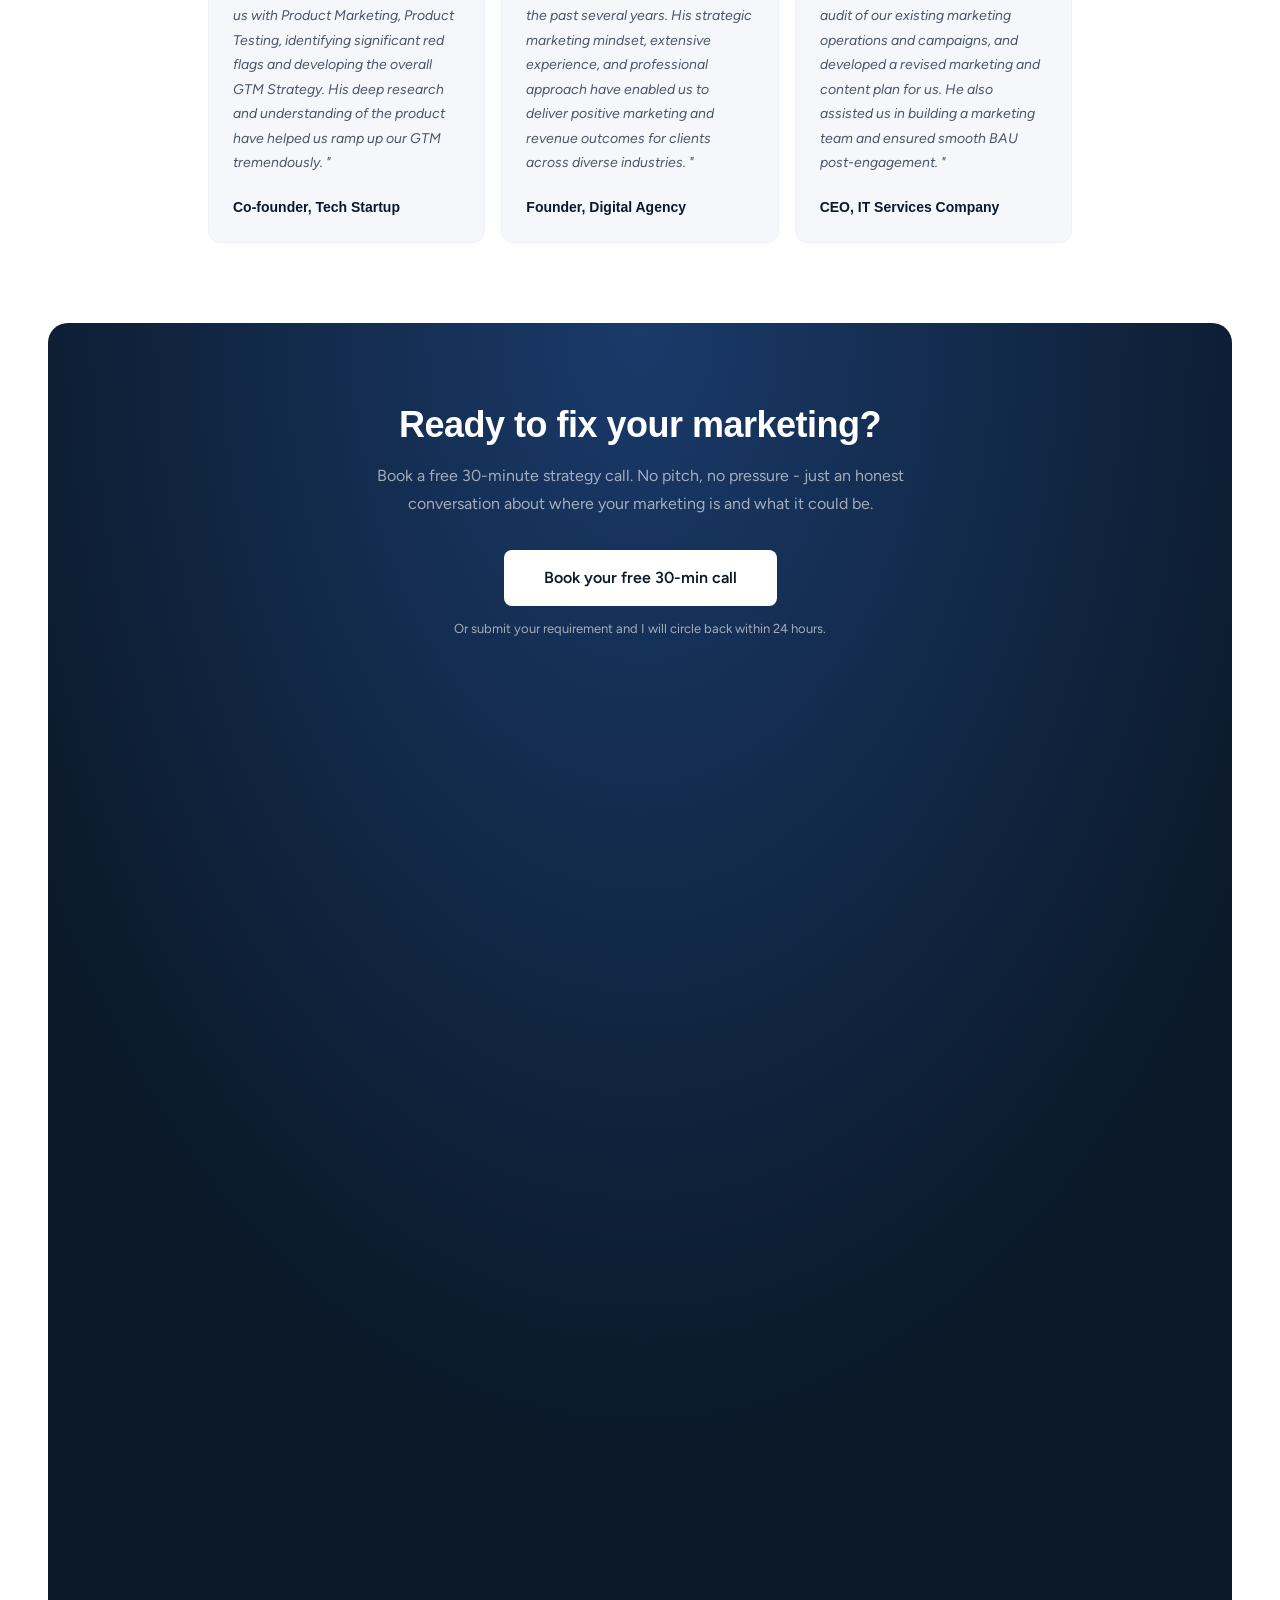
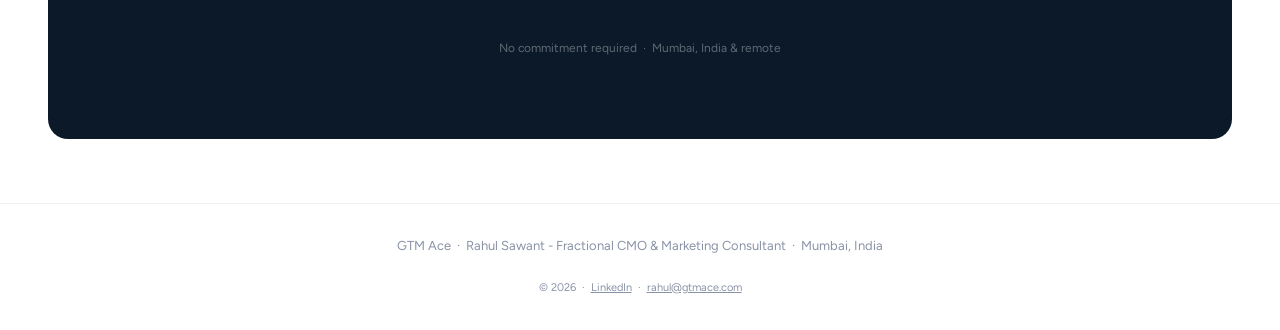
==== commit 01e55eb2: "Update index.html" ====
--- a/index.html
+++ b/index.html
@@ -196,7 +196,122 @@
     <h2>Ready to fix your marketing?</h2>
     <p>Book a free 30-minute strategy call. No pitch, no pressure - just an honest conversation about where your marketing is and what it could be.</p>
     <a href="https://calendly.com/rahul-gtmace/30min" target="_blank" class="btn-primary" style="font-size: 16px; padding: 15px 40px;">Book your free 30-min call</a><p style="margin-top:12px;font-size:13px;color:rgba(255,255,255,0.6);">
-Or reach out to me on rahul(@)gtmace(dot)com
+<!--Or reach out to me on rahul(@)gtmace(dot)com -->
+Or submit your requirement and I will circle back within 24 hours.
+
+      <!-- Zoho Form -->
+      <div id="zf_div_GhgVlTLTNBAQt4B-86AfNKpljFhYsNhk50m5rSOUZlI">
+</div>
+<script type="text/javascript">
+(function() {
+	try{
+		var f = document.createElement("iframe");
+		
+			var ifrmSrc = 'https://forms.zohopublic.in/rahulgtm1/form/GTMAceInquiry/formperma/GhgVlTLTNBAQt4B-86AfNKpljFhYsNhk50m5rSOUZlI?zf_rszfm=1';
+		
+		
+        try{
+			if ( typeof ZFAdvLead != "undefined" && typeof zfutm_zfAdvLead != "undefined" ) {
+				for( var prmIdx = 0 ; prmIdx < ZFAdvLead.utmPNameArr.length ; prmIdx ++ ) {
+				    var utmPm = ZFAdvLead.utmPNameArr[ prmIdx ];
+				    utmPm = ( ZFAdvLead.isSameDomian && ( ZFAdvLead.utmcustPNameArr.indexOf(utmPm) == -1 ) ) ? "zf_" + utmPm : utmPm;
+				    var utmVal = zfutm_zfAdvLead.zfautm_gC_enc( ZFAdvLead.utmPNameArr[ prmIdx ] );
+				    if ( typeof utmVal !== "undefined" ) {
+				      if ( utmVal != "" ) {
+				        if(ifrmSrc.indexOf('?') > 0){
+				             ifrmSrc = ifrmSrc+'&'+utmPm+'='+utmVal;
+				        }else{
+				            ifrmSrc = ifrmSrc+'?'+utmPm+'='+utmVal;
+				        }
+				      }
+				    }
+				}
+			}
+			if ( typeof ZFLead !== "undefined" && typeof zfutm_zfLead !== "undefined" ) {
+				for( var prmIdx = 0 ; prmIdx < ZFLead.utmPNameArr.length ; prmIdx ++ ) {
+		        	var utmPm = ZFLead.utmPNameArr[ prmIdx ];
+		        	var utmVal = zfutm_zfLead.zfutm_gC_enc( ZFLead.utmPNameArr[ prmIdx ] );
+			        if ( typeof utmVal !== "undefined" ) {
+			          if ( utmVal != "" ){
+			            if(ifrmSrc.indexOf('?') > 0){
+			              ifrmSrc = ifrmSrc+'&'+utmPm+'='+utmVal;//No I18N
+			            }else{
+			              ifrmSrc = ifrmSrc+'?'+utmPm+'='+utmVal;//No I18N
+			            }
+			          }
+			        }
+		      	}
+			}
+			if (!((new RegExp("[?&]referrername=")).test(ifrmSrc))) {
+            var rfr = window.location.href;
+            
+            try { 
+                rfr = window.self !== window.top ? 
+                    window.top.location.href : 
+                    (/^https?:\/\/[\w.-]+\.[a-zA-Z]{2,}/i.test(rfr) ? rfr : "");
+            } catch (e) {}
+            
+            if (rfr && rfr !== "") {
+                if (rfr.length > 1800) {
+                    var queryIndex = rfr.indexOf('?');
+                    if (queryIndex > -1) {
+                        rfr = rfr.substring(0, queryIndex);
+                    }
+                    if (rfr.length > 1800) {
+                        rfr = rfr.substring(0, 1800);
+                    }
+                }
+                ifrmSrc += ((ifrmSrc.indexOf('?') > 0) ? '&' : '?') + 'referrername=' + encodeURIComponent(rfr);
+            }
+        }
+		}catch(e){}
+	
+		
+		f.src = ifrmSrc;
+		f.style.border="none";
+		f.style.height="927px";
+		f.style.width="99%";
+		f.style.transition="all 0.5s ease";
+		f.setAttribute("aria-label", 'GTM Ace Website Inquiry');
+		
+		var d = document.getElementById("zf_div_GhgVlTLTNBAQt4B-86AfNKpljFhYsNhk50m5rSOUZlI");
+		d.appendChild(f);
+		window.addEventListener('message', function (){
+			var evntData = event.data;
+			if( evntData && evntData.constructor == String ){
+				var zf_ifrm_data = evntData.split("|");
+				if ( zf_ifrm_data.length == 2 || zf_ifrm_data.length == 3 ) {
+					var zf_perma = zf_ifrm_data[0];
+					var zf_ifrm_ht_nw = ( parseInt(zf_ifrm_data[1], 10) + 15 ) + "px";
+					var iframe = document.getElementById("zf_div_GhgVlTLTNBAQt4B-86AfNKpljFhYsNhk50m5rSOUZlI").getElementsByTagName("iframe")[0];
+					if ( (iframe.src).indexOf('formperma') > 0 && (iframe.src).indexOf(zf_perma) > 0 ) {
+						var prevIframeHeight = iframe.style.height;
+						var zf_tout = false;
+						if( zf_ifrm_data.length == 3 ) {
+						    iframe.scrollIntoView();
+						    zf_tout = true;
+						}
+
+						if ( prevIframeHeight != zf_ifrm_ht_nw ) {
+							if( zf_tout ) {
+							    setTimeout(function(){
+							        iframe.style.height = zf_ifrm_ht_nw;
+							    },500);
+							} else {
+							    iframe.style.height = zf_ifrm_ht_nw;
+							}
+						}
+					}
+				}
+			}
+		}, false);
+    }catch(e){}
+	
+	
+})();
+</script>	
+      <!-- Zoho Form End -->
+    
 </p>
     <div class="cta-note">No commitment required &nbsp;&middot;&nbsp; Mumbai, India &amp; remote</div>
   </div>
